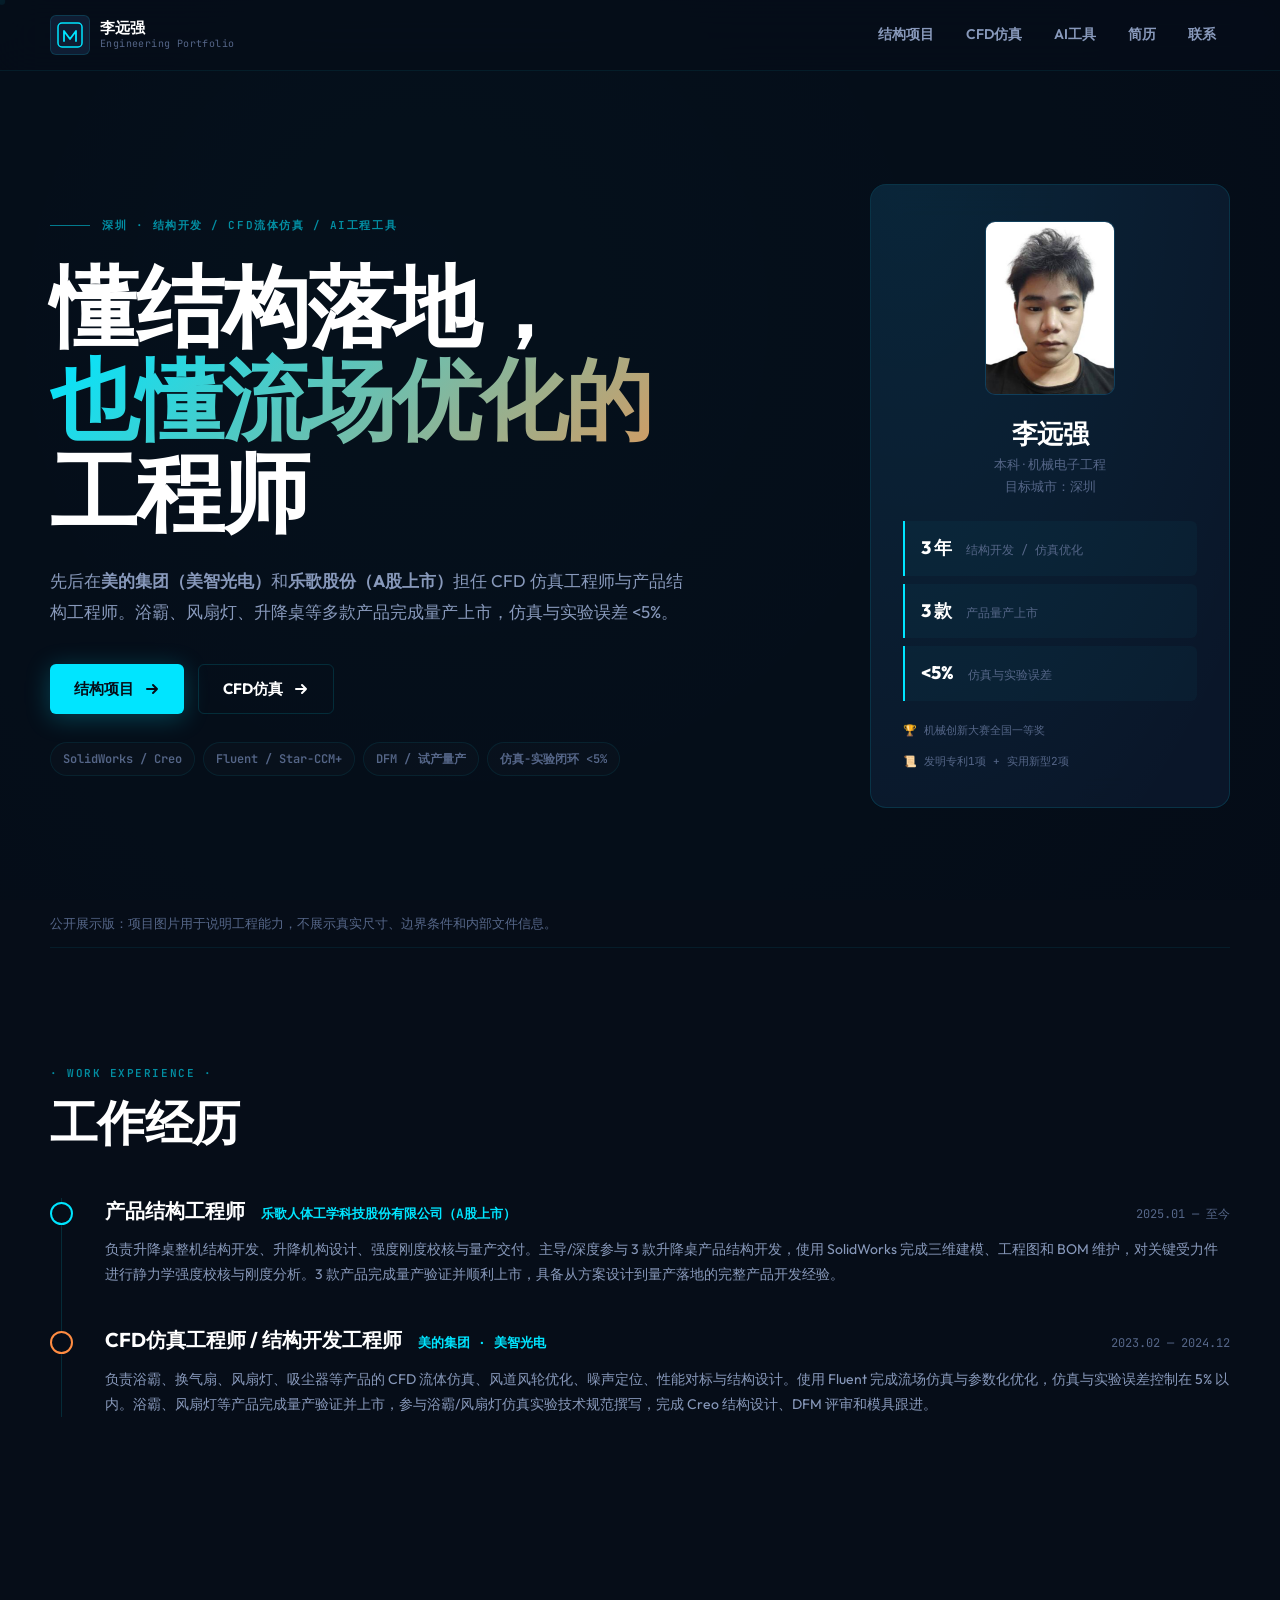
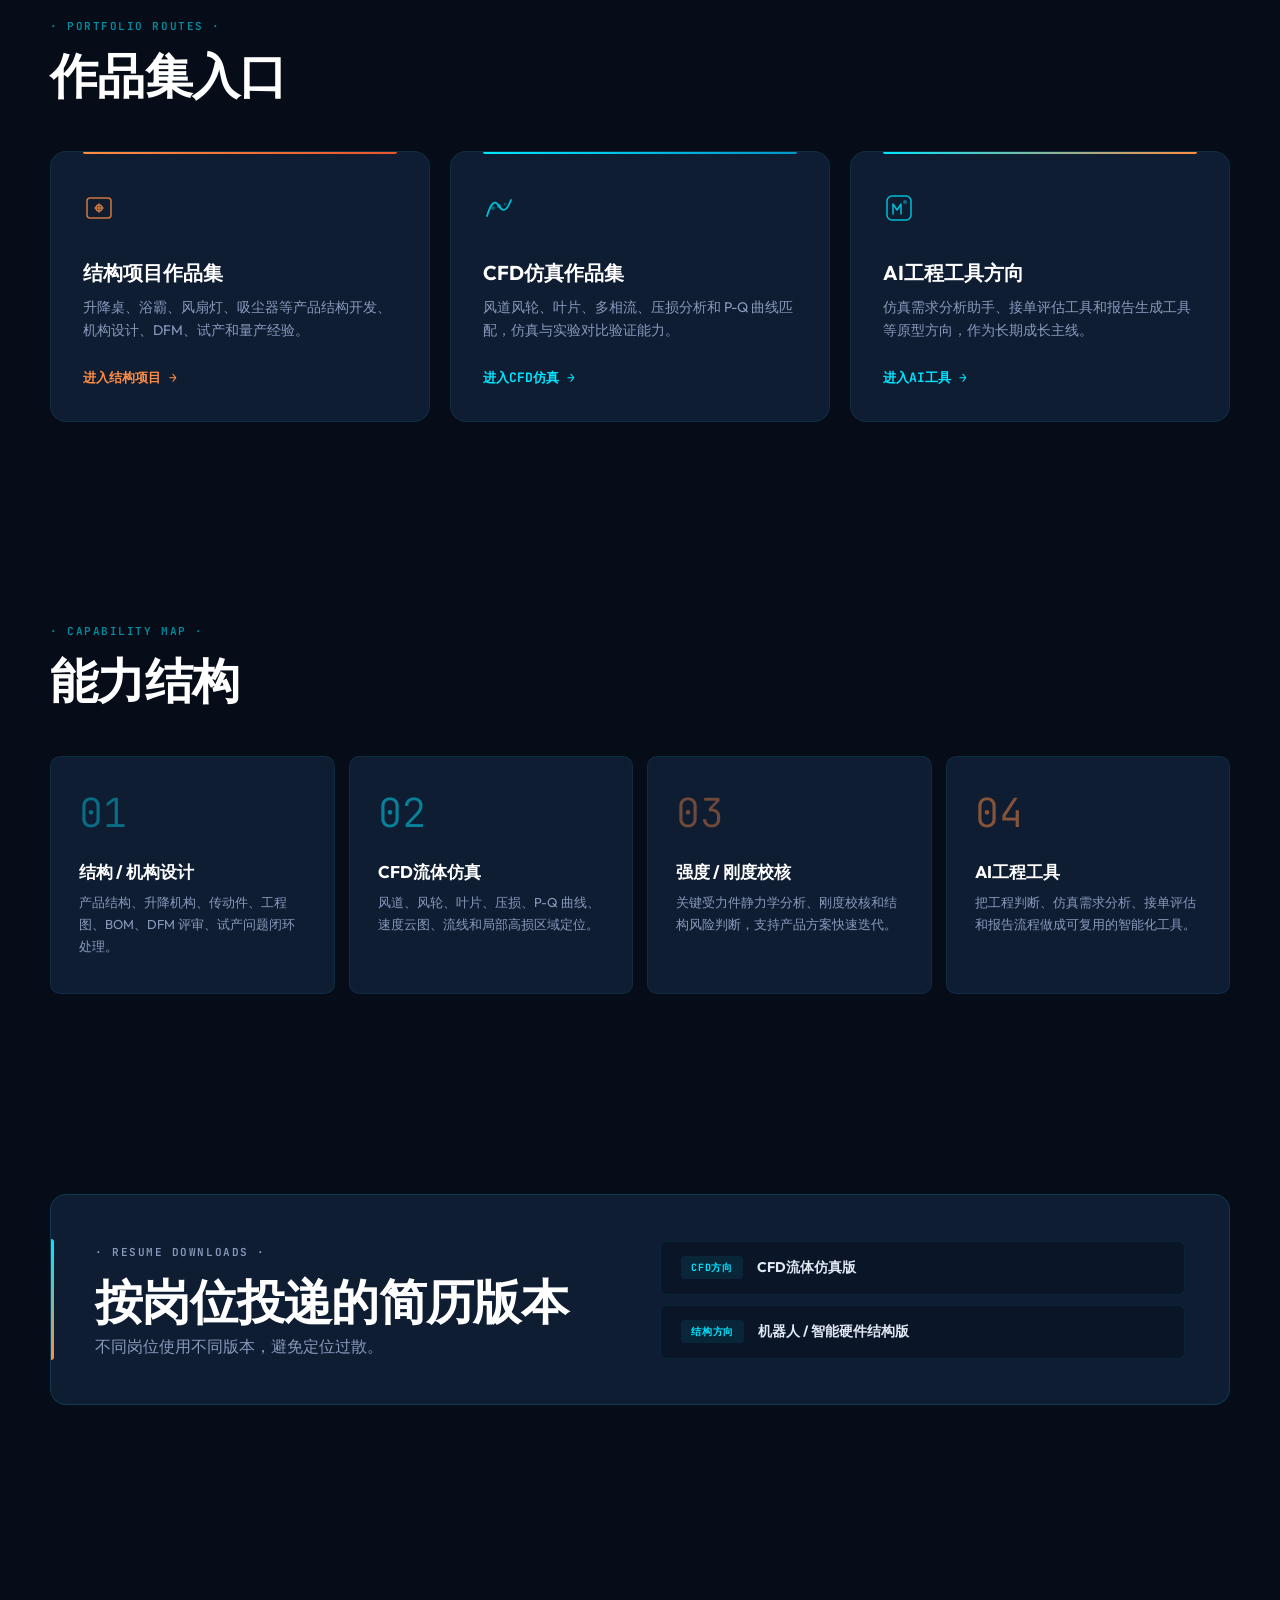
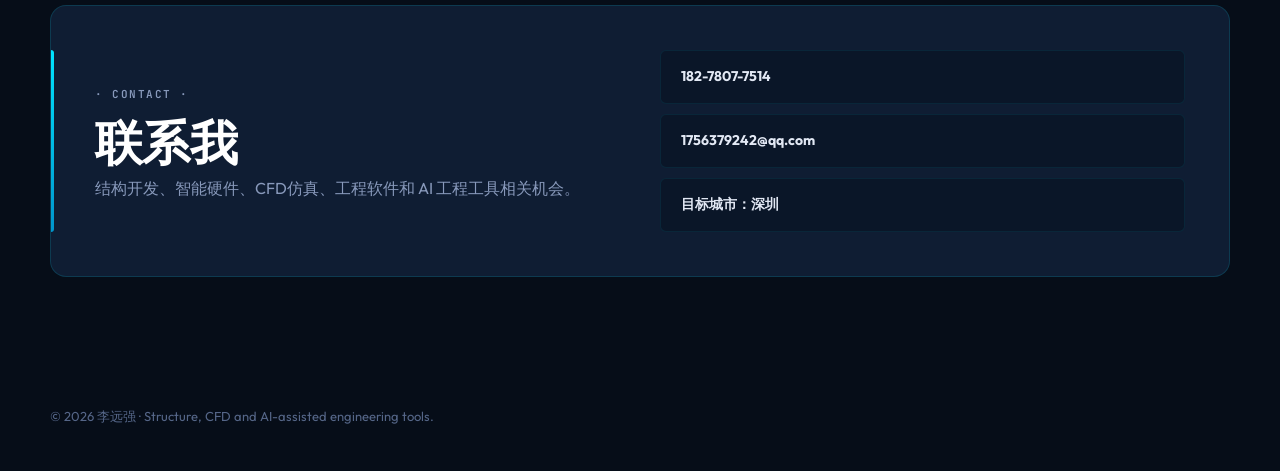
==== index.html @ 74367113 "修正：美的浴霸风扇灯也是量产的" ====
<!doctype html>
<html lang="zh-CN">
<head>
  <meta charset="utf-8">
  <meta name="viewport" content="width=device-width, initial-scale=1">
  <title>李远强｜结构开发 / CFD流体仿真 / AI增强型工程工具</title>
  <meta name="description" content="李远强个人作品集：结构开发、CFD流体仿真、产品性能优化与AI增强型工程工具。">
  <link rel="preconnect" href="https://fonts.googleapis.com">
  <link rel="preconnect" href="https://fonts.gstatic.com" crossorigin>
  <link href="https://fonts.googleapis.com/css2?family=Outfit:wght@300;400;600;700;800&family=JetBrains+Mono:wght@400;600;700&display=swap" rel="stylesheet">
  <link rel="stylesheet" href="styles.css">
</head>
<body>
  <canvas id="flow-bg" aria-hidden="true"></canvas>

  <a class="skip-link" href="#main">跳到主要内容</a>

  <header class="site-header">
    <nav class="nav shell" aria-label="主导航">
      <a class="brand" href="index.html">
        <span class="brand-mark">
          <svg width="28" height="28" viewBox="0 0 28 28" fill="none">
            <rect x="2" y="2" width="24" height="24" rx="4" stroke="currentColor" stroke-width="1.5"/>
            <path d="M8 20V10l6 8 6-8v10" stroke="currentColor" stroke-width="1.8" stroke-linecap="round" stroke-linejoin="round"/>
          </svg>
        </span>
        <span><strong>李远强</strong><small>Engineering Portfolio</small></span>
      </a>
      <button class="nav-toggle" type="button" aria-expanded="false" aria-controls="nav-links">
        <span></span><span></span>
        <span class="sr-only">导航</span>
      </button>
      <div class="nav-links" id="nav-links">
        <a href="projects/structure.html">结构项目</a>
        <a href="projects/cfd.html">CFD仿真</a>
        <a href="projects/ai-tools.html">AI工具</a>
        <a href="#resumes">简历</a>
        <a href="#contact">联系</a>
      </div>
    </nav>
  </header>

  <main id="main">
    <!-- Hero -->
    <section class="hero shell">
      <div class="hero-content">
        <div class="hero-eyebrow">
          <span class="eyebrow-line"></span>
          <p class="eyebrow">深圳 · 结构开发 / CFD流体仿真 / AI工程工具</p>
        </div>
        <h1>
          <span class="h1-line">懂结构落地，</span>
          <span class="h1-line h1-accent">也懂流场优化的</span>
          <span class="h1-line">工程师</span>
        </h1>
        <p class="hero-lead">先后在<strong>美的集团（美智光电）</strong>和<strong>乐歌股份（A股上市）</strong>担任 CFD 仿真工程师与产品结构工程师。浴霸、风扇灯、升降桌等多款产品完成量产上市，仿真与实验误差 &lt;5%。</p>
        <div class="hero-actions">
          <a class="btn btn-primary" href="projects/structure.html">
            <span>结构项目</span>
            <svg width="16" height="16" viewBox="0 0 16 16" fill="none"><path d="M3 8h10M9 4l4 4-4 4" stroke="currentColor" stroke-width="2" stroke-linecap="round" stroke-linejoin="round"/></svg>
          </a>
          <a class="btn btn-secondary" href="projects/cfd.html">
            <span>CFD仿真</span>
            <svg width="16" height="16" viewBox="0 0 16 16" fill="none"><path d="M3 8h10M9 4l4 4-4 4" stroke="currentColor" stroke-width="2" stroke-linecap="round" stroke-linejoin="round"/></svg>
          </a>
        </div>
        <div class="hero-tags">
          <span>SolidWorks / Creo</span>
          <span>Fluent / Star-CCM+</span>
          <span>DFM / 试产量产</span>
          <span>仿真-实验闭环 &lt;5%</span>
        </div>
      </div>

      <aside class="hero-card">
        <div class="hero-card-glow"></div>
        <div class="hero-card-inner">
          <div class="portrait-frame">
            <img class="portrait" src="assets/images/profile/li-yuanqiang-headshot.png" alt="李远强" width="140" height="187" loading="eager">
          </div>
          <div class="hero-card-info">
            <h2>李远强</h2>
            <p>本科 · 机械电子工程</p>
            <p>目标城市：深圳</p>
          </div>
          <dl class="hero-metrics">
            <div>
              <dt><span class="metric-num" data-target="3">0</span> 年</dt>
              <dd>结构开发 / 仿真优化</dd>
            </div>
            <div>
              <dt><span class="metric-num" data-target="3">0</span> 款</dt>
              <dd>产品量产上市</dd>
            </div>
            <div>
              <dt>&lt;<span class="metric-num" data-target="5">0</span>%</dt>
              <dd>仿真与实验误差</dd>
            </div>
          </dl>
          <div class="hero-awards">
            <span class="award-badge">🏆 机械创新大赛全国一等奖</span>
            <span class="award-badge">📜 发明专利1项 + 实用新型2项</span>
          </div>
        </div>
      </aside>
    </section>

    <!-- Notice -->
    <div class="shell">
      <p class="notice-line">公开展示版：项目图片用于说明工程能力，不展示真实尺寸、边界条件和内部文件信息。</p>
    </div>

    <!-- Work Experience -->
    <section class="section shell">
      <div class="section-heading reveal">
        <p class="eyebrow">· Work Experience ·</p>
        <h2>工作经历</h2>
      </div>
      <div class="work-timeline">
        <article class="timeline-item reveal">
          <div class="timeline-marker"></div>
          <div class="timeline-content">
            <div class="timeline-head">
              <h3>产品结构工程师</h3>
              <span class="timeline-company">乐歌人体工学科技股份有限公司（A股上市）</span>
              <span class="timeline-date">2025.01 — 至今</span>
            </div>
            <p>负责升降桌整机结构开发、升降机构设计、强度刚度校核与量产交付。主导/深度参与 3 款升降桌产品结构开发，使用 SolidWorks 完成三维建模、工程图和 BOM 维护，对关键受力件进行静力学强度校核与刚度分析。3 款产品完成量产验证并顺利上市，具备从方案设计到量产落地的完整产品开发经验。</p>
          </div>
        </article>
        <article class="timeline-item reveal">
          <div class="timeline-marker"></div>
          <div class="timeline-content">
            <div class="timeline-head">
              <h3>CFD仿真工程师 / 结构开发工程师</h3>
              <span class="timeline-company">美的集团 · 美智光电</span>
              <span class="timeline-date">2023.02 — 2024.12</span>
            </div>
            <p>负责浴霸、换气扇、风扇灯、吸尘器等产品的 CFD 流体仿真、风道风轮优化、噪声定位、性能对标与结构设计。使用 Fluent 完成流场仿真与参数化优化，仿真与实验误差控制在 5% 以内。浴霸、风扇灯等产品完成量产验证并上市，参与浴霸/风扇灯仿真实验技术规范撰写，完成 Creo 结构设计、DFM 评审和模具跟进。</p>
          </div>
        </article>
      </div>
    </section>

    <!-- Portfolio Routes -->
    <section class="section shell">
      <div class="section-heading reveal">
        <p class="eyebrow">· Portfolio Routes ·</p>
        <h2>作品集入口</h2>
      </div>

      <div class="route-grid">
        <a class="route-card card-structure reveal" href="projects/structure.html">
          <div class="card-accent"></div>
          <div class="card-icon">
            <svg width="32" height="32" viewBox="0 0 32 32" fill="none">
              <rect x="4" y="6" width="24" height="20" rx="3" stroke="currentColor" stroke-width="1.5"/>
              <path d="M12 16h8M16 12v8" stroke="currentColor" stroke-width="1.5" stroke-linecap="round"/>
              <circle cx="16" cy="16" r="3" stroke="currentColor" stroke-width="1.5"/>
            </svg>
          </div>
          <h3>结构项目作品集</h3>
          <p>升降桌、浴霸、风扇灯、吸尘器等产品结构开发、机构设计、DFM、试产和量产经验。</p>
          <span class="card-link">进入结构项目 →</span>
        </a>

        <a class="route-card card-cfd reveal" href="projects/cfd.html">
          <div class="card-accent"></div>
          <div class="card-icon">
            <svg width="32" height="32" viewBox="0 0 32 32" fill="none">
              <path d="M4 24 Q10 4 16 14 Q22 24 28 8" stroke="currentColor" stroke-width="1.8" stroke-linecap="round"/>
              <circle cx="10" cy="16" r="2" fill="currentColor" opacity="0.4"/>
              <circle cx="16" cy="14" r="2" fill="currentColor" opacity="0.6"/>
              <circle cx="22" cy="12" r="1.5" fill="currentColor" opacity="0.3"/>
            </svg>
          </div>
          <h3>CFD仿真作品集</h3>
          <p>风道风轮、叶片、多相流、压损分析和 P-Q 曲线匹配，仿真与实验对比验证能力。</p>
          <span class="card-link">进入CFD仿真 →</span>
        </a>

        <a class="route-card card-ai reveal" href="projects/ai-tools.html">
          <div class="card-accent"></div>
          <div class="card-icon">
            <svg width="32" height="32" viewBox="0 0 32 32" fill="none">
              <rect x="4" y="4" width="24" height="24" rx="5" stroke="currentColor" stroke-width="1.5"/>
              <path d="M10 22V12l4 6 4-6v10" stroke="currentColor" stroke-width="1.5" stroke-linecap="round" stroke-linejoin="round"/>
              <circle cx="22" cy="10" r="2" fill="currentColor" opacity="0.5"/>
            </svg>
          </div>
          <h3>AI工程工具方向</h3>
          <p>仿真需求分析助手、接单评估工具和报告生成工具等原型方向，作为长期成长主线。</p>
          <span class="card-link">进入AI工具 →</span>
        </a>
      </div>
    </section>

    <!-- Capability -->
    <section class="section shell">
      <div class="section-heading reveal">
        <p class="eyebrow">· Capability Map ·</p>
        <h2>能力结构</h2>
      </div>
      <div class="capability-grid">
        <article class="cap-card reveal">
          <span class="cap-num">01</span>
          <h3>结构 / 机构设计</h3>
          <p>产品结构、升降机构、传动件、工程图、BOM、DFM 评审、试产问题闭环处理。</p>
        </article>
        <article class="cap-card reveal">
          <span class="cap-num">02</span>
          <h3>CFD流体仿真</h3>
          <p>风道、风轮、叶片、压损、P-Q 曲线、速度云图、流线和局部高损区域定位。</p>
        </article>
        <article class="cap-card reveal">
          <span class="cap-num">03</span>
          <h3>强度 / 刚度校核</h3>
          <p>关键受力件静力学分析、刚度校核和结构风险判断，支持产品方案快速迭代。</p>
        </article>
        <article class="cap-card reveal">
          <span class="cap-num">04</span>
          <h3>AI工程工具</h3>
          <p>把工程判断、仿真需求分析、接单评估和报告流程做成可复用的智能化工具。</p>
        </article>
      </div>
    </section>

    <!-- Resume -->
    <section class="section shell" id="resumes">
      <div class="resume-panel reveal">
        <div class="resume-panel-accent"></div>
        <div>
          <p class="eyebrow">· Resume Downloads ·</p>
          <h2>按岗位投递的简历版本</h2>
          <p>不同岗位使用不同版本，避免定位过散。</p>
        </div>
        <div class="resume-links">
          <a href="assets/resumes/li-yuanqiang-cfd-resume.pdf" download>
            <span class="resume-tag">CFD方向</span>
            CFD流体仿真版
          </a>
          <a href="assets/resumes/li-yuanqiang-robotics-structure-resume.pdf" download>
            <span class="resume-tag">结构方向</span>
            机器人 / 智能硬件结构版
          </a>
        </div>
      </div>
    </section>

    <!-- Contact -->
    <section class="section shell" id="contact">
      <div class="contact-panel reveal">
        <div class="contact-panel-accent"></div>
        <div>
          <p class="eyebrow">· Contact ·</p>
          <h2>联系我</h2>
          <p>结构开发、智能硬件、CFD仿真、工程软件和 AI 工程工具相关机会。</p>
        </div>
        <address>
          <a href="tel:18278077514">182-7807-7514</a>
          <a href="mailto:1756379242@qq.com">1756379242@qq.com</a>
          <span>目标城市：深圳</span>
        </address>
      </div>
    </section>
  </main>

  <footer class="footer shell">
    <p>© 2026 李远强 · Structure, CFD and AI-assisted engineering tools.</p>
  </footer>

  <div class="lightbox" aria-hidden="true" role="dialog" aria-label="图片预览">
    <button class="lightbox-close" type="button" aria-label="关闭">×</button>
    <img src="" alt="">
    <p></p>
  </div>

  <script>
    /* ============================================================
       CFD Streamline Background Animation
       ============================================================ */
    (function() {
      const canvas = document.getElementById('flow-bg');
      if (!canvas) return;
      const ctx = canvas.getContext('2d');

      let w, h;
      const particles = [];
      const PARTICLE_COUNT = 80;
      const FLOW_ZONES = 4;

      function resize() {
        w = canvas.width = window.innerWidth;
        h = canvas.height = window.innerHeight;
      }
      resize();
      window.addEventListener('resize', resize);

      // Perlin-like noise for organic flow
      function noise(x, y, t) {
        const n = Math.sin(x * 0.008 + t) * Math.cos(y * 0.006 + t * 0.7) +
                  Math.sin((x + y) * 0.005 + t * 1.3) * Math.cos(x * 0.007 - t * 0.5) +
                  Math.cos(x * 0.004 - y * 0.009 + t * 0.9) * Math.sin(y * 0.005 + t * 1.1);
        return n / 2.5;
      }

      class Particle {
        constructor() {
          this.reset();
        }
        reset() {
          this.x = Math.random() * w;
          this.y = Math.random() * h;
          this.life = 0;
          this.maxLife = 150 + Math.random() * 350;
          this.size = 0.4 + Math.random() * 1.2;
          this.opacity = 0.08 + Math.random() * 0.2;
          this.trail = [];
          this.maxTrail = 30 + Math.floor(Math.random() * 50);
        }
        update(t) {
          const nx = noise(this.x, this.y, t);
          const ny = noise(this.x + 100, this.y + 100, t + 1.5);
          const angle = Math.atan2(ny, nx) + (Math.random() - 0.5) * 0.3;
          const speed = 0.4 + Math.abs(nx + ny) * 0.6;

          this.x += Math.cos(angle) * speed;
          this.y += Math.sin(angle) * speed;

          this.trail.push({ x: this.x, y: this.y, a: this.opacity });
          if (this.trail.length > this.maxTrail) this.trail.shift();

          this.life++;
          if (this.life > this.maxLife || this.x < -50 || this.x > w + 50 || this.y < -50 || this.y > h + 50) {
            this.reset();
            this.x = Math.random() * w;
            this.y = Math.random() * h;
          }
        }
        draw(ctx) {
          if (this.trail.length < 2) return;
          ctx.beginPath();
          ctx.moveTo(this.trail[0].x, this.trail[0].y);
          for (let i = 1; i < this.trail.length; i++) {
            ctx.lineTo(this.trail[i].x, this.trail[i].y);
          }
          ctx.strokeStyle = `rgba(0, 229, 255, ${this.opacity * 0.5})`;
          ctx.lineWidth = this.size;
          ctx.stroke();

          // Glow at head
          if (this.trail.length > 0) {
            const head = this.trail[this.trail.length - 1];
            ctx.beginPath();
            ctx.arc(head.x, head.y, this.size * 2, 0, Math.PI * 2);
            ctx.fillStyle = `rgba(0, 229, 255, ${this.opacity})`;
            ctx.fill();
          }
        }
      }

      for (let i = 0; i < PARTICLE_COUNT; i++) {
        particles.push(new Particle());
      }

      let tick = 0;
      function animate() {
        tick += 0.004;
        ctx.clearRect(0, 0, w, h);

        // Subtle radial vignette
        const grd = ctx.createRadialGradient(w * 0.3, h * 0.3, 0, w * 0.5, h * 0.5, Math.max(w, h));
        grd.addColorStop(0, 'rgba(0, 229, 255, 0.03)');
        grd.addColorStop(0.5, 'rgba(0, 229, 255, 0.01)');
        grd.addColorStop(1, 'rgba(6, 13, 24, 0)');
        ctx.fillStyle = grd;
        ctx.fillRect(0, 0, w, h);

        particles.forEach(p => {
          p.update(tick);
          p.draw(ctx);
        });

        requestAnimationFrame(animate);
      }
      animate();
    })();

    /* ============================================================
       Scroll Reveal + Nav + Lightbox + Metrics Counter
       ============================================================ */
    const navToggle = document.querySelector('.nav-toggle');
    const navLinksEl = document.getElementById('nav-links');

    navToggle?.addEventListener('click', () => {
      const open = navLinksEl.classList.toggle('open');
      navToggle.setAttribute('aria-expanded', String(open));
    });
    navLinksEl?.addEventListener('click', e => {
      if (e.target.matches('a')) {
        navLinksEl.classList.remove('open');
        navToggle?.setAttribute('aria-expanded', 'false');
      }
    });

    // Lightbox
    const lightbox = document.querySelector('.lightbox');
    const lbImg = lightbox?.querySelector('img');
    const lbCaption = lightbox?.querySelector('p');
    const lbClose = document.querySelector('.lightbox-close');

    document.querySelectorAll('[data-lightbox]').forEach(btn => {
      btn.addEventListener('click', () => {
        lbImg.src = btn.getAttribute('data-lightbox');
        lbImg.alt = btn.getAttribute('data-caption') || '';
        lbCaption.textContent = btn.getAttribute('data-caption') || '';
        lightbox.classList.add('open');
        lightbox.setAttribute('aria-hidden', 'false');
        document.body.style.overflow = 'hidden';
      });
    });
    function closeLB() {
      lightbox.classList.remove('open');
      lightbox.setAttribute('aria-hidden', 'true');
      lbImg.src = '';
      document.body.style.overflow = '';
    }
    lbClose?.addEventListener('click', closeLB);
    lightbox?.addEventListener('click', e => { if (e.target === lightbox) closeLB(); });
    document.addEventListener('keydown', e => { if (e.key === 'Escape') closeLB(); });

    // Scroll reveal
    const observer = new IntersectionObserver(entries => {
      entries.forEach(e => { if (e.isIntersecting) e.target.classList.add('visible'); });
    }, { threshold: 0.1, rootMargin: '0px 0px -30px 0px' });
    document.querySelectorAll('.reveal').forEach(el => observer.observe(el));

    // Counter animation
    const metricObserver = new IntersectionObserver(entries => {
      entries.forEach(entry => {
        if (!entry.isIntersecting) return;
        const nums = entry.target.querySelectorAll('.metric-num');
        nums.forEach(el => {
          const target = parseInt(el.dataset.target);
          const dur = 1200;
          const start = performance.now();
          function update(now) {
            const p = Math.min((now - start) / dur, 1);
            const eased = 1 - Math.pow(1 - p, 3);
            el.textContent = Math.round(eased * target);
            if (p < 1) requestAnimationFrame(update);
          }
          requestAnimationFrame(update);
        });
        metricObserver.unobserve(entry.target);
      });
    }, { threshold: 0.5 });
    document.querySelectorAll('.hero-metrics').forEach(el => metricObserver.observe(el));
  </script>
</body>
</html>
---- styles.css ----
/* ============================================================
   "Flow State" — CFD-Inspired Engineering Portfolio
   李远强 · 结构开发 / CFD仿真 / AI工程工具
   ============================================================ */

/* ---- Variables ---- */
:root {
  --bg: #060d18;
  --bg-elevated: #0a1628;
  --surface: #0f1d33;
  --surface-2: #142340;

  --border: rgba(0, 229, 255, 0.08);
  --border-visible: rgba(0, 229, 255, 0.14);
  --border-hover: rgba(0, 229, 255, 0.28);

  --cyan: #00e5ff;
  --cyan-dim: rgba(0, 229, 255, 0.6);
  --amber: #ff8c42;
  --amber-dim: rgba(255, 140, 66, 0.6);

  --text: #e2e8f4;
  --text-secondary: #8899bb;
  --text-muted: #556688;
  --text-white: #ffffff;

  --gradient-cyan: linear-gradient(135deg, #00e5ff 0%, #0095cc 100%);
  --gradient-amber: linear-gradient(135deg, #ff8c42 0%, #e8552d 100%);
  --gradient-mixed: linear-gradient(135deg, #00e5ff 0%, #ff8c42 100%);

  --glow-cyan: 0 0 40px rgba(0, 229, 255, 0.12);
  --glow-amber: 0 0 40px rgba(255, 140, 66, 0.10);

  --shell: 1180px;
  --radius: 10px;
  --radius-sm: 6px;
  --radius-lg: 16px;

  --font-display: "Outfit", "Microsoft YaHei", "PingFang SC", sans-serif;
  --font-mono: "JetBrains Mono", "Consolas", "Cascadia Code", monospace;

  --ease-out: cubic-bezier(0.16, 1, 0.3, 1);
  --ease-spring: cubic-bezier(0.34, 1.56, 0.64, 1);
}

/* ---- Reset ---- */
*, *::before, *::after { box-sizing: border-box; margin: 0; padding: 0; }

html { scroll-behavior: smooth; -webkit-font-smoothing: antialiased; }

body {
  background: var(--bg);
  color: var(--text);
  font-family: var(--font-display);
  font-size: 16px;
  line-height: 1.7;
  overflow-x: hidden;
}

#flow-bg {
  position: fixed; inset: 0; z-index: 0;
  pointer-events: none;
  opacity: 0.7;
}

img { display: block; max-width: 100%; }
a { color: inherit; text-decoration: none; }
button { font: inherit; cursor: pointer; background: none; border: none; color: inherit; }

/* ---- Utility ---- */
.shell { width: min(var(--shell), calc(100% - 48px)); margin: 0 auto; position: relative; z-index: 1; }
.sr-only { position: absolute; width: 1px; height: 1px; overflow: hidden; clip: rect(0,0,0,0); white-space: nowrap; border: 0; }
.skip-link { position: fixed; left: 16px; top: 12px; z-index: 1000; transform: translateY(-160%); padding: 10px 14px; border-radius: var(--radius-sm); background: var(--text-white); color: var(--bg); font-weight: 700; }
.skip-link:focus { transform: translateY(0); }

/* ---- Typography ---- */
.eyebrow {
  font-family: var(--font-mono);
  font-size: 11px; font-weight: 600; letter-spacing: 0.14em;
  text-transform: uppercase; color: var(--cyan-dim);
  margin-bottom: 16px;
}

h1, h2, h3 { color: var(--text-white); overflow-wrap: anywhere; }

h1 {
  font-size: clamp(48px, 8vw, 88px);
  line-height: 1.06; letter-spacing: -0.025em; font-weight: 800;
}
h2 { font-size: clamp(30px, 5vw, 48px); line-height: 1.15; letter-spacing: -0.015em; font-weight: 700; }
h3 { font-size: 22px; line-height: 1.28; font-weight: 700; }

/* ---- Navigation ---- */
.site-header {
  position: sticky; top: 0; z-index: 50;
  border-bottom: 1px solid var(--border);
  background: rgba(6, 13, 24, 0.85);
  backdrop-filter: blur(20px) saturate(150%);
}
.nav {
  min-height: 70px; display: flex; align-items: center;
  justify-content: space-between; gap: 24px;
}
.brand {
  display: flex; align-items: center; gap: 10px;
}
.brand-mark {
  display: grid; place-items: center;
  width: 40px; height: 40px;
  border: 1px solid var(--border-visible); border-radius: var(--radius-sm);
  background: var(--surface); color: var(--cyan);
  transition: all 0.3s var(--ease-out);
}
.brand:hover .brand-mark {
  border-color: var(--cyan); box-shadow: var(--glow-cyan);
}
.brand strong, .brand small { display: block; line-height: 1.25; }
.brand strong { font-size: 15px; color: var(--text-white); font-weight: 700; }
.brand small { font-size: 10px; color: var(--text-muted); letter-spacing: 0.04em; font-family: var(--font-mono); }

.nav-links { display: flex; align-items: center; gap: 4px; }
.nav-links a {
  min-height: 38px; display: inline-flex; align-items: center;
  padding: 0 14px; border-radius: var(--radius-sm);
  color: var(--text-secondary); font-size: 14px; font-weight: 600;
  transition: all 0.2s var(--ease-out);
}
.nav-links a:hover { color: var(--text-white); background: rgba(255,255,255,0.04); }
.nav-links a.active { color: var(--cyan); }

.nav-toggle { display: none; width: 44px; height: 44px; border: 1px solid var(--border-visible); border-radius: var(--radius-sm); background: var(--surface); position: relative; }
.nav-toggle span:not(.sr-only) { display: block; width: 18px; height: 1.5px; margin: 4px auto; background: var(--text); border-radius: 1px; transition: 0.2s var(--ease-out); }

/* ---- Hero ---- */
.hero {
  position: relative; z-index: 1;
  min-height: calc(100dvh - 70px);
  display: grid;
  grid-template-columns: minmax(0, 1fr) 360px;
  gap: 56px; align-items: center;
  padding: 80px 0 60px;
}

.hero-eyebrow { display: flex; align-items: center; gap: 12px; margin-bottom: 24px; }
.eyebrow-line { width: 40px; height: 1px; background: var(--cyan); opacity: 0.5; }
.hero-eyebrow .eyebrow { margin-bottom: 0; }

.h1-line { display: block; }
.h1-accent {
  background: linear-gradient(135deg, #00e5ff 0%, #ff8c42 100%);
  -webkit-background-clip: text; -webkit-text-fill-color: transparent;
  background-clip: text;
}

.hero-lead { max-width: 640px; margin-top: 28px; color: var(--text-secondary); font-size: 17px; line-height: 1.8; }

.hero-actions { display: flex; flex-wrap: wrap; gap: 14px; margin-top: 36px; }

/* Buttons */
.btn {
  min-height: 50px; display: inline-flex; align-items: center; gap: 10px;
  padding: 0 24px; border-radius: var(--radius-sm);
  font-weight: 700; font-size: 15px;
  transition: all 0.3s var(--ease-out);
  position: relative; overflow: hidden;
}
.btn-primary {
  color: var(--bg); background: var(--cyan); border: none;
  box-shadow: 0 4px 24px rgba(0, 229, 255, 0.25);
  font-weight: 700;
}
.btn-primary:hover { transform: translateY(-2px); box-shadow: 0 8px 36px rgba(0, 229, 255, 0.35); }
.btn-secondary {
  color: var(--text-white); background: transparent;
  border: 1px solid var(--border-visible);
}
.btn-secondary:hover { border-color: var(--cyan); background: rgba(0, 229, 255, 0.05); box-shadow: var(--glow-cyan); }

/* Tags */
.hero-tags { display: flex; flex-wrap: wrap; gap: 8px; margin-top: 28px; }
.hero-tags span {
  padding: 6px 12px; border: 1px solid var(--border);
  border-radius: 999px; color: var(--text-muted);
  font-size: 12px; font-weight: 600;
  font-family: var(--font-mono);
  background: rgba(255,255,255,0.015);
  transition: all 0.2s var(--ease-out);
}
.hero-tags span:hover { border-color: var(--cyan); color: var(--cyan); background: rgba(0,229,255,0.06); }

/* ---- Hero Card ---- */
.hero-card {
  position: relative;
  border-radius: var(--radius-lg);
  background: rgba(15, 29, 51, 0.65);
  backdrop-filter: blur(16px);
  border: 1px solid var(--border-visible);
  overflow: hidden;
}
.hero-card-glow {
  position: absolute; top: -50%; left: -50%; width: 200%; height: 200%;
  background: radial-gradient(ellipse at 30% 20%, rgba(0,229,255,0.08) 0%, transparent 60%);
  pointer-events: none;
}
.hero-card-inner {
  position: relative; z-index: 1;
  padding: 36px 32px 32px;
}
.portrait-frame {
  width: 130px; height: 174px; margin: 0 auto 24px;
  border: 1px solid var(--border-visible); border-radius: var(--radius);
  overflow: hidden;
  background: var(--surface-2);
}
.portrait { width: 100%; height: 100%; object-fit: cover; }
.hero-card-info { text-align: center; margin-bottom: 24px; }
.hero-card-info h2 { font-size: 26px; margin-bottom: 4px; }
.hero-card-info p { color: var(--text-muted); font-size: 13px; }

.hero-metrics { display: flex; flex-direction: column; gap: 8px; }
.hero-metrics div {
  display: flex; align-items: baseline; gap: 14px;
  padding: 12px 16px;
  border-left: 2px solid var(--cyan);
  background: rgba(0,229,255,0.03);
  border-radius: 0 var(--radius-sm) var(--radius-sm) 0;
}
.hero-metrics dt { font-size: 18px; font-weight: 800; color: var(--text-white); white-space: nowrap; }
.hero-metrics dd { color: var(--text-muted); font-size: 12px; font-family: var(--font-mono); }

/* ---- Hero Awards ---- */
.hero-awards {
  margin-top: 16px; display: flex; flex-direction: column; gap: 5px;
}
.award-badge {
  font-size: 11px; color: var(--text-muted);
  font-family: var(--font-mono);
  padding: 4px 0;
  display: flex; align-items: center; gap: 6px;
}

/* ---- Work Timeline ---- */
.work-timeline {
  display: flex; flex-direction: column;
  position: relative;
}
.work-timeline::before {
  content: ""; position: absolute; left: 11px; top: 0; bottom: 0;
  width: 1px; background: var(--border-visible);
}
.timeline-item {
  display: flex; gap: 32px; padding-bottom: 40px; position: relative;
}
.timeline-item:last-child { padding-bottom: 0; }
.timeline-marker {
  flex-shrink: 0; width: 23px; height: 23px;
  border-radius: 999px;
  border: 2px solid var(--cyan); background: var(--bg);
  position: relative; z-index: 1;
  margin-top: 4px;
}
.timeline-item:last-child .timeline-marker {
  border-color: var(--amber);
}
.timeline-content { flex: 1; min-width: 0; }
.timeline-head {
  display: flex; flex-wrap: wrap; align-items: baseline; gap: 16px;
  margin-bottom: 12px;
}
.timeline-head h3 { font-size: 20px; color: var(--text-white); }
.timeline-company {
  font-size: 13px; color: var(--cyan); font-weight: 600;
  font-family: var(--font-mono);
}
.timeline-date {
  font-size: 12px; color: var(--text-muted);
  font-family: var(--font-mono);
  margin-left: auto;
}
.timeline-content p {
  color: var(--text-secondary); font-size: 14px; line-height: 1.8;
}

/* ---- Notice ---- */
.notice-line {
  color: var(--text-muted); font-size: 13px;
  padding: 12px 0; margin-bottom: 16px;
  border-bottom: 1px solid var(--border);
  font-family: var(--font-mono);
}

/* ---- Sections ---- */
.section { padding: 100px 0; }
.section-heading { max-width: 700px; margin-bottom: 48px; }
.section-heading .eyebrow { margin-bottom: 12px; }

/* ---- Route Cards ---- */
.route-grid {
  display: grid;
  grid-template-columns: repeat(3, minmax(0, 1fr));
  gap: 20px;
}

.route-card {
  position: relative;
  padding: 40px 32px 32px;
  border: 1px solid var(--border);
  border-radius: var(--radius-lg);
  background: var(--surface);
  transition: all 0.4s var(--ease-out);
  overflow: hidden;
  display: flex; flex-direction: column;
}
.card-accent {
  position: absolute; top: 0; left: 32px; right: 32px; height: 2px;
  border-radius: 0 0 2px 2px;
  transition: all 0.4s var(--ease-out);
}
.card-structure .card-accent { background: var(--gradient-amber); }
.card-cfd .card-accent { background: var(--gradient-cyan); }
.card-ai .card-accent { background: var(--gradient-mixed); }

.route-card:hover { transform: translateY(-4px); border-color: var(--border-hover); box-shadow: 0 16px 48px rgba(0,0,0,0.4); }
.card-structure:hover { box-shadow: 0 16px 48px rgba(0,0,0,0.4), var(--glow-amber); }
.card-cfd:hover { box-shadow: 0 16px 48px rgba(0,0,0,0.4), var(--glow-cyan); }
.card-ai:hover { box-shadow: 0 16px 48px rgba(0,0,0,0.4), 0 0 40px rgba(0,229,255,0.08), 0 0 40px rgba(255,140,66,0.06); }

.card-icon { color: var(--cyan); margin-bottom: 28px; opacity: 0.8; transition: all 0.3s var(--ease-out); }
.card-structure .card-icon { color: var(--amber); }
.route-card:hover .card-icon { opacity: 1; transform: scale(1.05); }

.route-card h3 { margin-bottom: 10px; font-size: 20px; }
.route-card p { color: var(--text-secondary); font-size: 14px; line-height: 1.7; flex: 1; }

.card-link {
  display: inline-block; margin-top: 24px;
  font-size: 13px; font-weight: 700; color: var(--cyan);
  transition: transform 0.3s var(--ease-out);
  font-family: var(--font-mono);
}
.card-structure .card-link { color: var(--amber); }
.route-card:hover .card-link { transform: translateX(4px); }

/* ---- Capability ---- */
.capability-grid {
  display: grid;
  grid-template-columns: repeat(4, minmax(0, 1fr));
  gap: 14px;
}
.cap-card {
  padding: 36px 28px;
  border: 1px solid var(--border);
  border-radius: var(--radius);
  background: var(--surface);
  transition: all 0.25s var(--ease-out);
  position: relative;
}
.cap-card:hover { border-color: var(--border-hover); background: var(--surface-2); }
.cap-num {
  display: block; margin-bottom: 28px;
  font-family: var(--font-mono); font-size: 40px; font-weight: 300;
  color: var(--cyan); opacity: 0.4; line-height: 1;
}
.cap-card:nth-child(2) .cap-num { color: var(--cyan); opacity: 0.5; }
.cap-card:nth-child(3) .cap-num { color: var(--amber); opacity: 0.4; }
.cap-card:nth-child(4) .cap-num { color: var(--amber); opacity: 0.5; }
.cap-card h3 { font-size: 17px; margin-bottom: 8px; }
.cap-card p { color: var(--text-secondary); font-size: 13px; line-height: 1.7; }

/* ---- Resume ---- */
.resume-panel {
  display: grid; grid-template-columns: 1fr 1fr;
  gap: 40px; align-items: center;
  padding: 44px; border-radius: var(--radius-lg);
  background: var(--surface); border: 1px solid var(--border-visible);
  position: relative; overflow: hidden;
}
.resume-panel-accent {
  position: absolute; left: 0; top: 44px; bottom: 44px; width: 3px;
  border-radius: 0 3px 3px 0;
  background: var(--gradient-mixed);
}
.resume-panel .eyebrow { margin-bottom: 12px; }
.resume-panel p { color: var(--text-secondary); margin-top: 4px; }
.resume-links { display: flex; flex-direction: column; gap: 10px; }
.resume-links a {
  min-height: 54px; display: flex; align-items: center; gap: 14px;
  padding: 0 20px; border: 1px solid var(--border);
  border-radius: var(--radius-sm); background: var(--bg-elevated);
  font-weight: 700; font-size: 14px;
  transition: all 0.25s var(--ease-out);
}
.resume-tag {
  font-size: 10px; font-weight: 700; letter-spacing: 0.08em;
  padding: 3px 10px; border-radius: 4px;
  color: var(--cyan); background: rgba(0,229,255,0.08);
  font-family: var(--font-mono); white-space: nowrap;
}
.resume-links a:hover {
  border-color: var(--cyan);
  background: rgba(0,229,255,0.04);
  box-shadow: var(--glow-cyan);
}

/* ---- Contact ---- */
.contact-panel {
  display: grid; grid-template-columns: 1fr 1fr;
  gap: 40px; align-items: center;
  padding: 44px; border-radius: var(--radius-lg);
  background: var(--surface); border: 1px solid var(--border-visible);
  position: relative; overflow: hidden;
}
.contact-panel-accent {
  position: absolute; left: 0; top: 44px; bottom: 44px; width: 3px;
  border-radius: 0 3px 3px 0;
  background: var(--gradient-cyan);
}
.contact-panel .eyebrow { margin-bottom: 12px; }
.contact-panel p { color: var(--text-secondary); margin-top: 4px; }
.contact-panel address { display: flex; flex-direction: column; gap: 10px; font-style: normal; }
.contact-panel a, .contact-panel address span {
  min-height: 54px; display: flex; align-items: center;
  padding: 0 20px; border: 1px solid var(--border);
  border-radius: var(--radius-sm); background: var(--bg-elevated);
  font-weight: 700; font-size: 14px;
  transition: all 0.25s var(--ease-out);
}
.contact-panel a:hover {
  border-color: var(--cyan); box-shadow: var(--glow-cyan);
  background: rgba(0,229,255,0.04);
}

/* ---- Footer ---- */
.footer { padding: 28px 0 44px; color: var(--text-muted); font-size: 13px; }

/* ============================================================
   PROJECT PAGES
   ============================================================ */
.case-hero { padding: 90px 0 50px; }
.case-hero h1 { max-width: 920px; }
.case-hero > p:not(.eyebrow) { max-width: 780px; color: var(--text-secondary); font-size: 18px; margin-top: 16px; }
.case-hero .hero-tags, .case-hero .tag-row { margin-top: 24px; }
.tag-row { display: flex; flex-wrap: wrap; gap: 8px; }
.tag-row span {
  padding: 6px 12px; border: 1px solid var(--border);
  border-radius: 999px; color: var(--text-muted);
  font-size: 12px; font-weight: 600; font-family: var(--font-mono);
}

.case-grid { display: grid; gap: 28px; }
.case-block {
  display: grid;
  grid-template-columns: 0.9fr 1.1fr; gap: 28px; align-items: stretch;
  padding: 32px; border: 1px solid var(--border);
  border-radius: var(--radius-lg); background: var(--surface);
  transition: all 0.3s var(--ease-out);
  position: relative; overflow: hidden;
}
.case-block:hover { border-color: var(--border-hover); box-shadow: 0 8px 32px rgba(0,0,0,0.3); }
.case-block.reverse .case-copy { order: 2; }
.case-copy { display: flex; flex-direction: column; justify-content: flex-start; padding: 8px; }
.case-copy p + p { margin-top: 14px; }

.project-kicker {
  color: var(--cyan) !important; font-size: 11px !important;
  font-weight: 700; letter-spacing: 0.08em; text-transform: uppercase;
  font-family: var(--font-mono); margin-bottom: 12px !important;
}
.case-copy h2 { margin-bottom: 12px; }
.case-copy > p:not(.project-kicker) { color: var(--text-secondary); line-height: 1.75; }
.case-copy ul, .process-panel ol { margin: 20px 0 0; padding-left: 0; list-style: none; }
.case-copy li, .process-panel li {
  position: relative; padding-left: 18px; color: var(--text-secondary); line-height: 1.7;
}
.case-copy li::before, .process-panel li::before {
  content: ""; position: absolute; left: 0; top: 9px;
  width: 5px; height: 5px; border-radius: 50%;
  background: var(--cyan); opacity: 0.5;
}
.case-copy li + li, .process-panel li + li { margin-top: 10px; }

/* Gallery */
.gallery { display: grid; grid-template-columns: repeat(2, minmax(0, 1fr)); gap: 10px; }
.gallery.gallery-row { display: flex; flex-direction: row; }
.gallery.gallery-row .gallery-item { flex: 1; min-width: 0; }
.gallery-item {
  position: relative; min-height: 170px; overflow: hidden;
  border: 1px solid var(--border); border-radius: var(--radius);
  background: var(--bg-elevated); cursor: zoom-in;
  transition: all 0.25s var(--ease-out);
}
.gallery-item:hover { border-color: var(--border-hover); box-shadow: 0 4px 16px rgba(0,0,0,0.3); }
.gallery-item.wide { grid-row: span 2; }
.gallery-item img {
  width: 100%; height: 100%; object-fit: contain; padding: 10px;
  transition: transform 0.4s var(--ease-out), filter 0.4s var(--ease-out);
}
.gallery-item:hover img { transform: scale(1.04); filter: brightness(1.08) contrast(1.03); }

/* Tool Grid */
.tool-grid { display: grid; grid-template-columns: repeat(3, minmax(0, 1fr)); gap: 18px; }
.tool-card {
  padding: 36px 30px; border: 1px solid var(--border);
  border-radius: var(--radius-lg); background: var(--surface);
  transition: all 0.3s var(--ease-out);
  position: relative; overflow: hidden;
}
.tool-card::after {
  content: ""; position: absolute; left: 30px; right: 30px; bottom: 0; height: 2px;
  border-radius: 2px 2px 0 0;
  background: var(--border); transition: all 0.3s var(--ease-out);
}
.tool-card.active::after { background: var(--gradient-cyan); }
.tool-card:hover { border-color: var(--border-hover); box-shadow: 0 8px 32px rgba(0,0,0,0.3); }
.tool-card span:first-child {
  display: inline-block; margin-bottom: 28px;
  color: var(--cyan); font-size: 11px; font-weight: 700;
  letter-spacing: 0.08em; font-family: var(--font-mono);
}
.tool-card h3 { font-size: 19px; margin-bottom: 10px; }
.tool-card p { color: var(--text-secondary); font-size: 14px; line-height: 1.75; }
.tool-card p + p { margin-top: 10px; }

/* Process panel */
.process-panel {
  max-width: 880px; padding: 40px;
  border: 1px solid var(--border-visible); border-radius: var(--radius-lg);
  background: var(--surface);
  position: relative;
}
.process-panel::before {
  content: ""; position: absolute; left: 40px; top: 0;
  width: 50px; height: 2px; border-radius: 0 0 2px 2px;
  background: var(--gradient-cyan);
}
.process-panel p { color: var(--text-secondary); line-height: 1.75; }

.compact-section { padding-top: 20px; }

/* ---- Lightbox ---- */
.lightbox {
  position: fixed; inset: 0; z-index: 100; display: none;
  grid-template-rows: 1fr auto; place-items: center;
  padding: 40px;
  background: rgba(4, 8, 18, 0.95);
  backdrop-filter: blur(12px);
}
.lightbox.open { display: grid; }
.lightbox img { max-width: min(1100px, 90vw); max-height: 78dvh; object-fit: contain; border-radius: var(--radius); background: var(--surface); }
.lightbox p { max-width: 860px; margin-top: 14px; color: var(--text-secondary); text-align: center; }
.lightbox-close {
  position: fixed; top: 20px; right: 20px; z-index: 101;
  width: 44px; height: 44px; display: grid; place-items: center;
  border: 1px solid var(--border-visible); border-radius: 999px;
  background: rgba(255,255,255,0.04); color: var(--text-white);
  font-size: 24px; transition: all 0.25s var(--ease-out);
}
.lightbox-close:hover { background: rgba(255,255,255,0.12); }

/* ---- Scroll Reveal ---- */
.reveal {
  opacity: 0; transform: translateY(24px);
  transition: opacity 0.7s var(--ease-out), transform 0.7s var(--ease-out);
}
.reveal.visible { opacity: 1; transform: translateY(0); }

/* ---- Responsive ---- */
@media (max-width: 1080px) { .hero { gap: 36px; } }
@media (max-width: 980px) {
  .hero, .case-block, .resume-panel, .contact-panel { grid-template-columns: 1fr; }
  .hero-card { max-width: 400px; }
  .route-grid, .capability-grid, .tool-grid { grid-template-columns: repeat(2, minmax(0, 1fr)); }
  .case-block.reverse .case-copy { order: 0; }
}
@media (max-width: 720px) {
  .shell { width: min(100% - 28px, var(--shell)); }
  .nav { min-height: 60px; }
  .nav-toggle { display: block; }
  .nav-links {
    position: absolute; top: 60px; left: 14px; right: 14px;
    display: none; flex-direction: column; align-items: stretch;
    padding: 12px; border: 1px solid var(--border-visible);
    border-radius: var(--radius); background: rgba(15, 29, 51, 0.97);
    backdrop-filter: blur(20px);
  }
  .nav-links.open { display: flex; }
  h1 { font-size: 38px; }
  h2 { font-size: 28px; }
  .hero { min-height: auto; padding: 48px 0 32px; }
  .route-grid, .capability-grid, .tool-grid, .gallery { grid-template-columns: 1fr; }
  .resume-panel, .contact-panel { padding: 28px; }
  .section { padding: 64px 0; }
  .case-block { padding: 20px; }
  .footer { padding: 24px 0 36px; }
  .timeline-head { flex-direction: column; gap: 4px; }
  .timeline-date { margin-left: 0; }
  .timeline-item { gap: 20px; }
}
@media (max-width: 480px) {
  .hero-actions { flex-direction: column; }
  .btn { width: 100%; justify-content: center; }
}
@media (prefers-reduced-motion: reduce) {
  *, *::before, *::after { scroll-behavior: auto !important; transition: none !important; animation: none !important; }
}
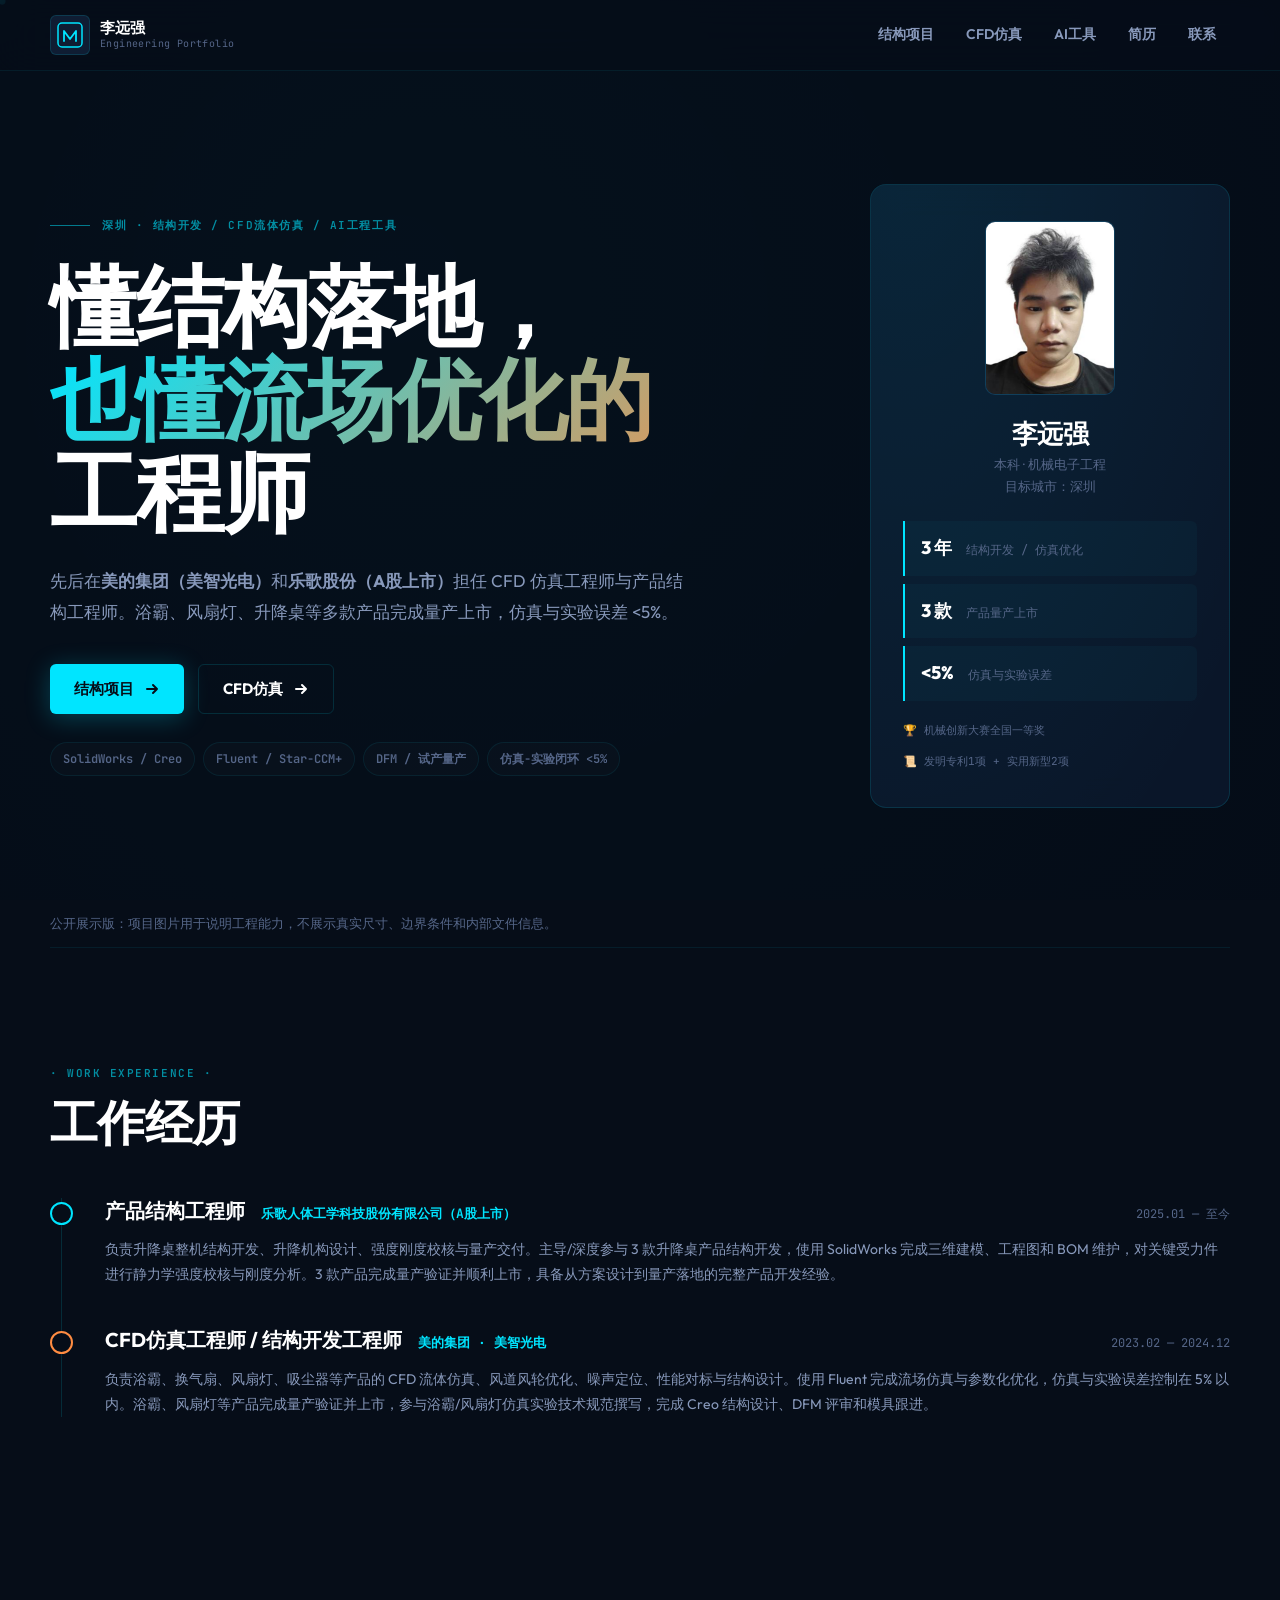
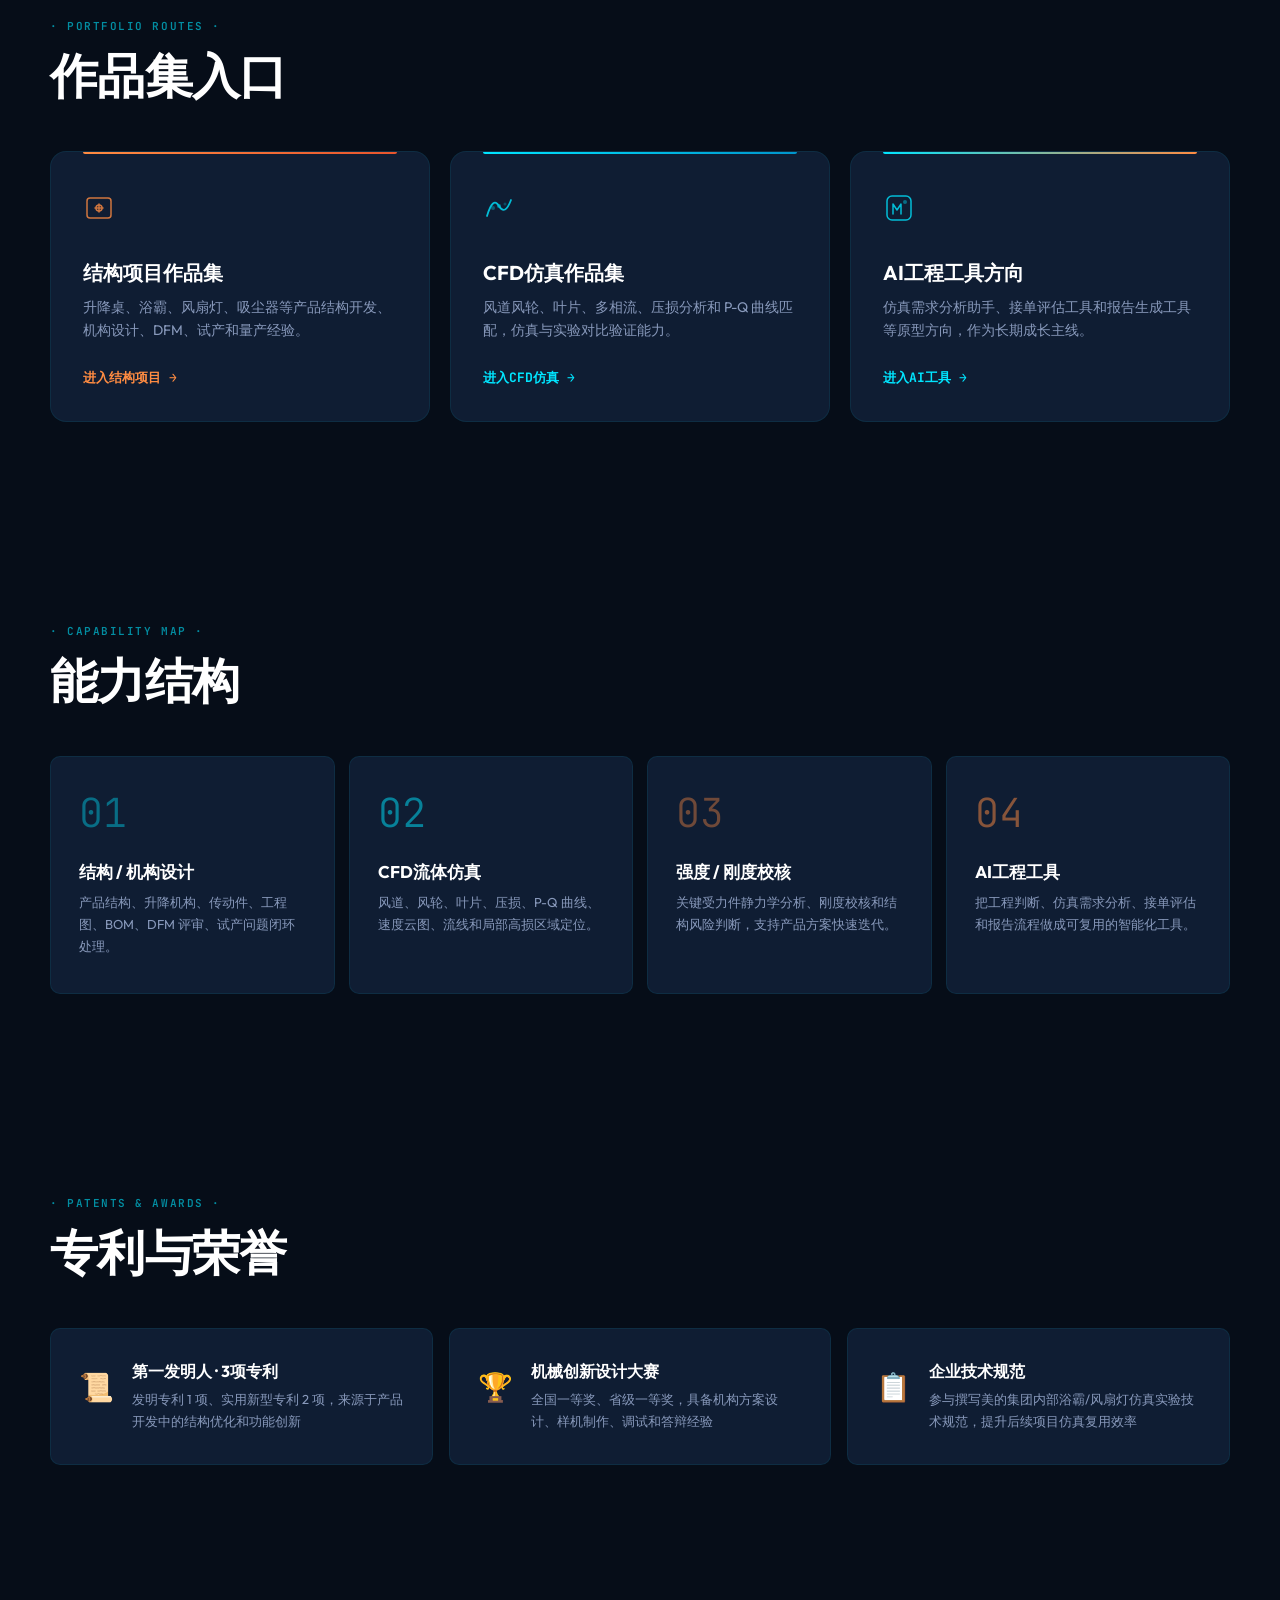
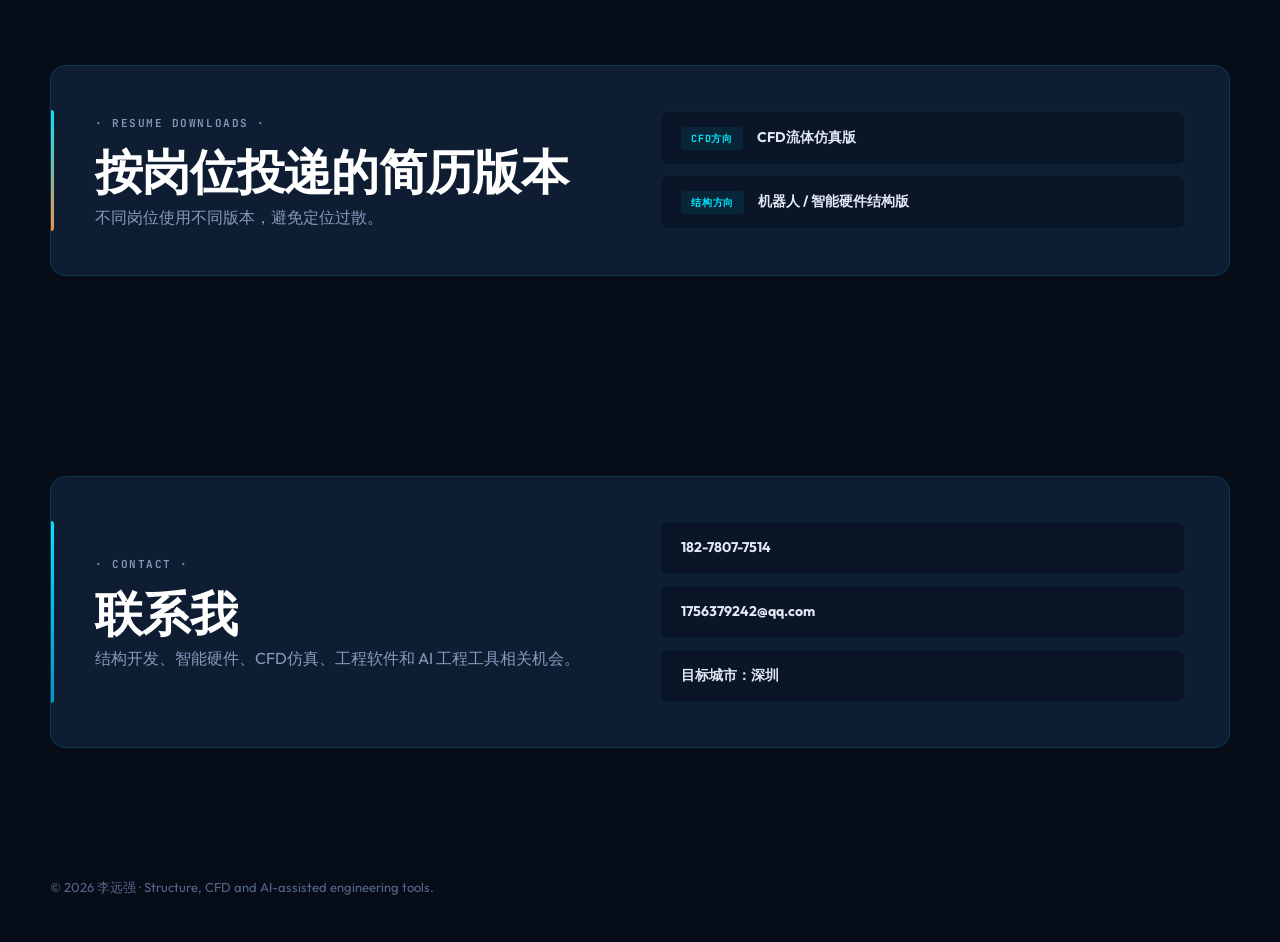
==== commit dd70b969: "新增专利与荣誉板块：3项专利 + 全国一等奖 + 企业技术规范" ====
--- a/index.html
+++ b/index.html
@@ -222,6 +222,37 @@
           <h3>AI工程工具</h3>
           <p>把工程判断、仿真需求分析、接单评估和报告流程做成可复用的智能化工具。</p>
         </article>
+      </div>
+    </section>
+
+    <!-- Patents & Awards -->
+    <section class="section shell">
+      <div class="section-heading reveal">
+        <p class="eyebrow">· Patents &amp; Awards ·</p>
+        <h2>专利与荣誉</h2>
+      </div>
+      <div class="awards-grid">
+        <div class="award-card reveal">
+          <span class="award-icon">📜</span>
+          <div>
+            <h3>第一发明人 · 3项专利</h3>
+            <p>发明专利 1 项、实用新型专利 2 项，来源于产品开发中的结构优化和功能创新</p>
+          </div>
+        </div>
+        <div class="award-card reveal">
+          <span class="award-icon">🏆</span>
+          <div>
+            <h3>机械创新设计大赛</h3>
+            <p>全国一等奖、省级一等奖，具备机构方案设计、样机制作、调试和答辩经验</p>
+          </div>
+        </div>
+        <div class="award-card reveal">
+          <span class="award-icon">📋</span>
+          <div>
+            <h3>企业技术规范</h3>
+            <p>参与撰写美的集团内部浴霸/风扇灯仿真实验技术规范，提升后续项目仿真复用效率</p>
+          </div>
+        </div>
       </div>
     </section>
 
--- a/styles.css
+++ b/styles.css
@@ -366,6 +366,21 @@
 .cap-card:nth-child(4) .cap-num { color: var(--amber); opacity: 0.5; }
 .cap-card h3 { font-size: 17px; margin-bottom: 8px; }
 .cap-card p { color: var(--text-secondary); font-size: 13px; line-height: 1.7; }
+
+/* ---- Awards ---- */
+.awards-grid {
+  display: grid; grid-template-columns: repeat(3, minmax(0, 1fr)); gap: 16px;
+}
+.award-card {
+  display: flex; gap: 18px; align-items: flex-start;
+  padding: 32px 28px; border: 1px solid var(--border);
+  border-radius: var(--radius); background: var(--surface);
+  transition: all 0.25s var(--ease-out);
+}
+.award-card:hover { border-color: var(--border-hover); background: var(--surface-2); }
+.award-icon { font-size: 28px; flex-shrink: 0; margin-top: 2px; }
+.award-card h3 { font-size: 16px; margin-bottom: 6px; }
+.award-card p { color: var(--text-secondary); font-size: 13px; line-height: 1.7; }
 
 /* ---- Resume ---- */
 .resume-panel {
@@ -595,6 +610,7 @@
   .timeline-head { flex-direction: column; gap: 4px; }
   .timeline-date { margin-left: 0; }
   .timeline-item { gap: 20px; }
+  .awards-grid { grid-template-columns: 1fr; }
 }
 @media (max-width: 480px) {
   .hero-actions { flex-direction: column; }
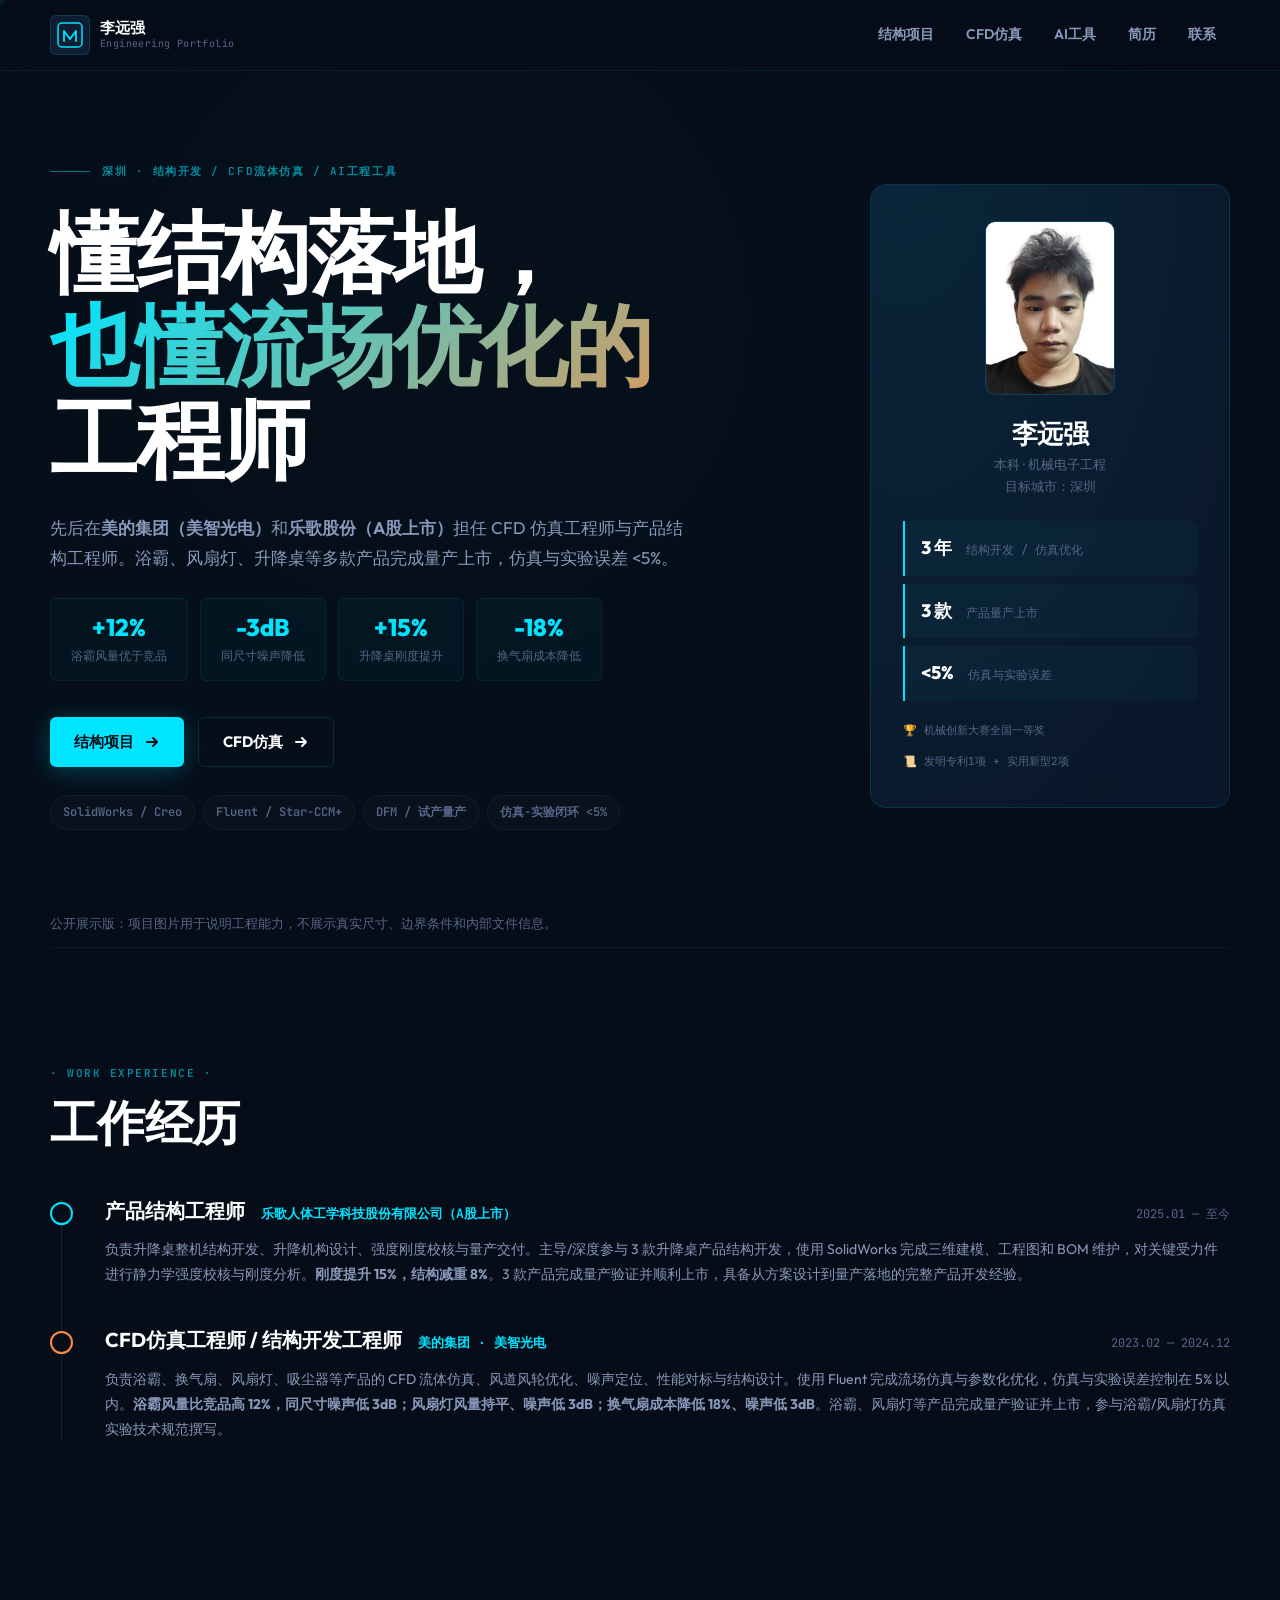
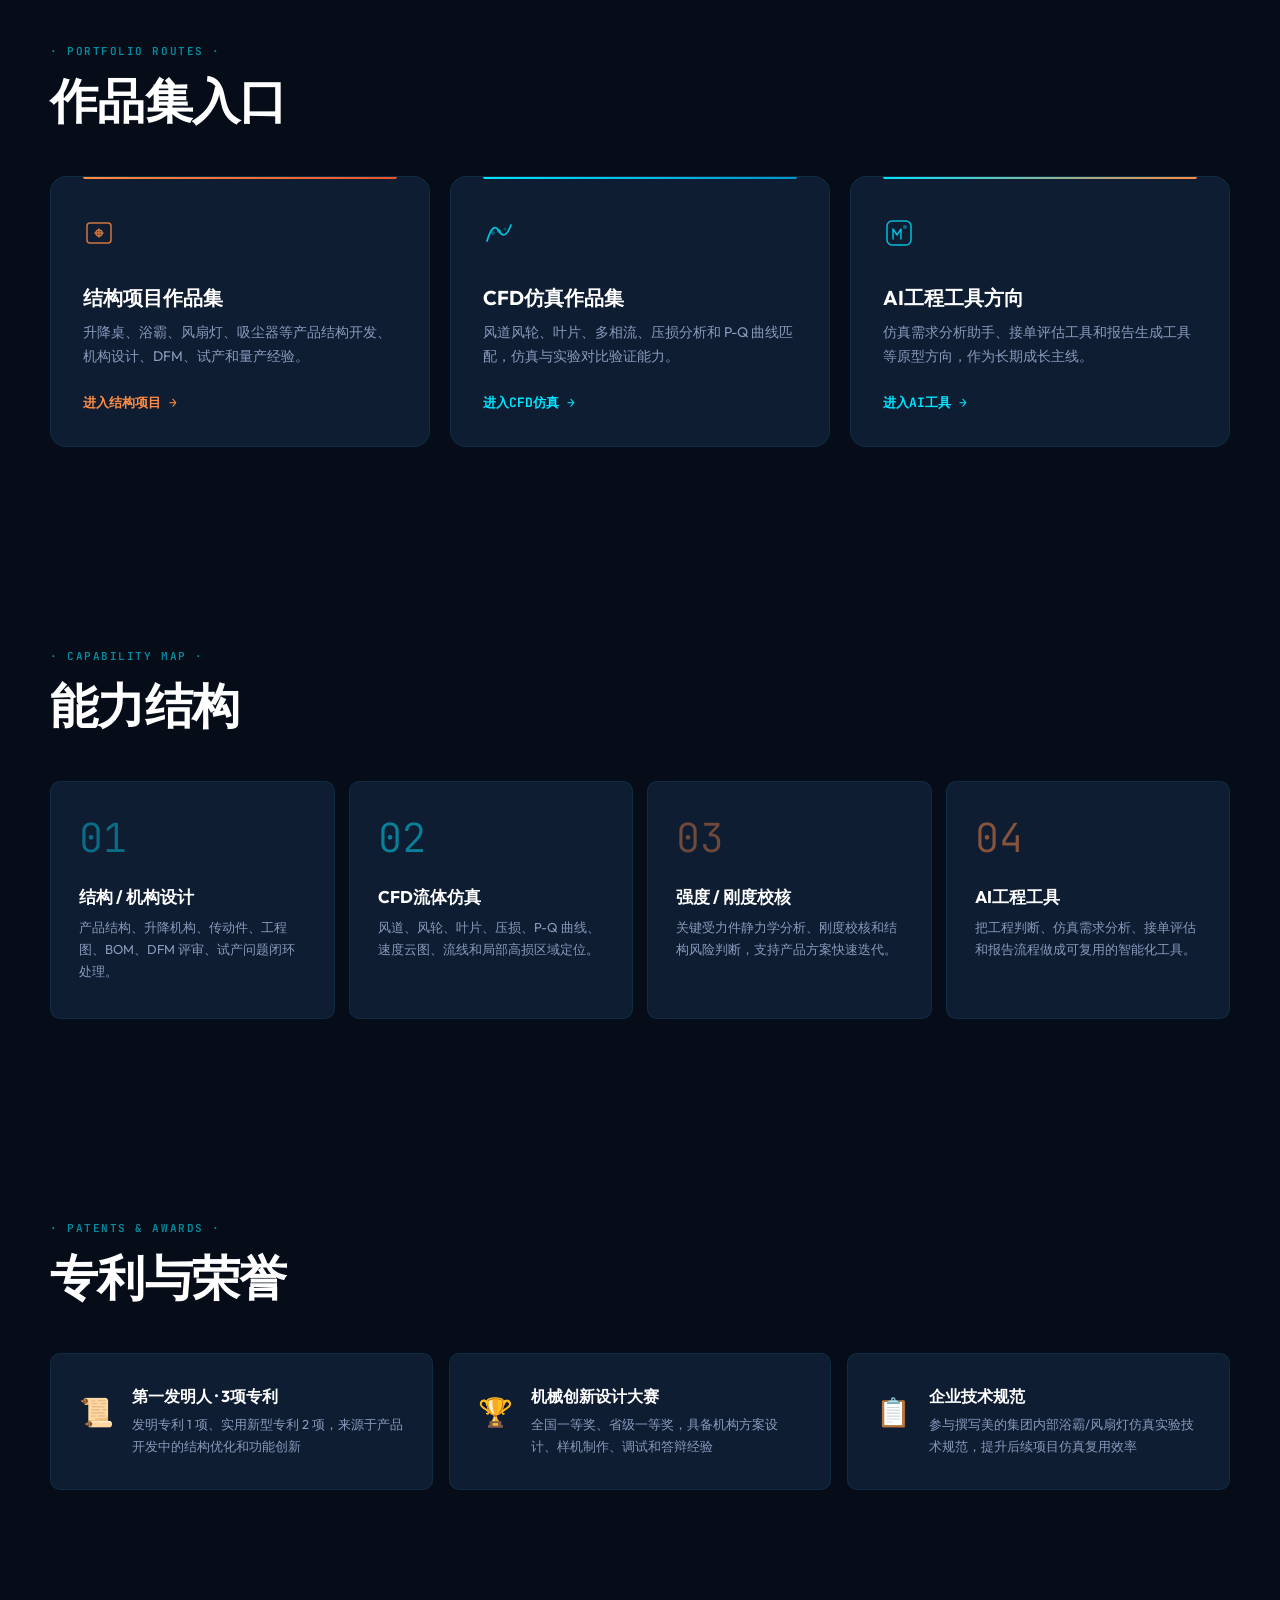
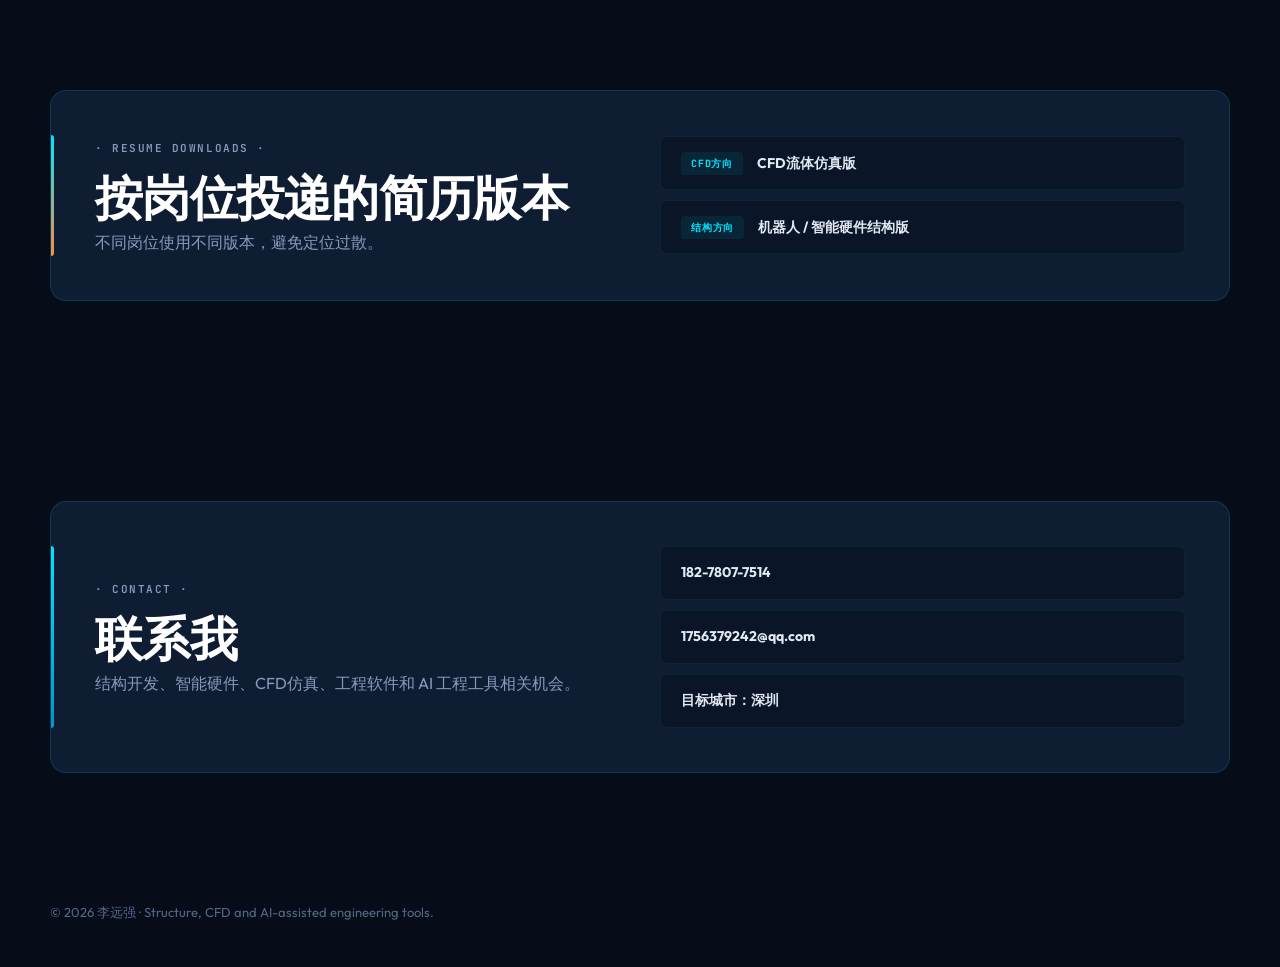
==== commit db31b8dc: "补量化数据：刚度+15%、风量+12%、噪声-3dB、成本-18%" ====
--- a/index.html
+++ b/index.html
@@ -54,6 +54,24 @@
           <span class="h1-line">工程师</span>
         </h1>
         <p class="hero-lead">先后在<strong>美的集团（美智光电）</strong>和<strong>乐歌股份（A股上市）</strong>担任 CFD 仿真工程师与产品结构工程师。浴霸、风扇灯、升降桌等多款产品完成量产上市，仿真与实验误差 &lt;5%。</p>
+        <div class="hero-stats">
+          <div class="hero-stat">
+            <span class="hero-stat-num">+12%</span>
+            <span class="hero-stat-label">浴霸风量优于竞品</span>
+          </div>
+          <div class="hero-stat">
+            <span class="hero-stat-num">-3dB</span>
+            <span class="hero-stat-label">同尺寸噪声降低</span>
+          </div>
+          <div class="hero-stat">
+            <span class="hero-stat-num">+15%</span>
+            <span class="hero-stat-label">升降桌刚度提升</span>
+          </div>
+          <div class="hero-stat">
+            <span class="hero-stat-num">-18%</span>
+            <span class="hero-stat-label">换气扇成本降低</span>
+          </div>
+        </div>
         <div class="hero-actions">
           <a class="btn btn-primary" href="projects/structure.html">
             <span>结构项目</span>
@@ -125,7 +143,7 @@
               <span class="timeline-company">乐歌人体工学科技股份有限公司（A股上市）</span>
               <span class="timeline-date">2025.01 — 至今</span>
             </div>
-            <p>负责升降桌整机结构开发、升降机构设计、强度刚度校核与量产交付。主导/深度参与 3 款升降桌产品结构开发，使用 SolidWorks 完成三维建模、工程图和 BOM 维护，对关键受力件进行静力学强度校核与刚度分析。3 款产品完成量产验证并顺利上市，具备从方案设计到量产落地的完整产品开发经验。</p>
+            <p>负责升降桌整机结构开发、升降机构设计、强度刚度校核与量产交付。主导/深度参与 3 款升降桌产品结构开发，使用 SolidWorks 完成三维建模、工程图和 BOM 维护，对关键受力件进行静力学强度校核与刚度分析。<strong>刚度提升 15%，结构减重 8%</strong>。3 款产品完成量产验证并顺利上市，具备从方案设计到量产落地的完整产品开发经验。</p>
           </div>
         </article>
         <article class="timeline-item reveal">
@@ -136,7 +154,7 @@
               <span class="timeline-company">美的集团 · 美智光电</span>
               <span class="timeline-date">2023.02 — 2024.12</span>
             </div>
-            <p>负责浴霸、换气扇、风扇灯、吸尘器等产品的 CFD 流体仿真、风道风轮优化、噪声定位、性能对标与结构设计。使用 Fluent 完成流场仿真与参数化优化，仿真与实验误差控制在 5% 以内。浴霸、风扇灯等产品完成量产验证并上市，参与浴霸/风扇灯仿真实验技术规范撰写，完成 Creo 结构设计、DFM 评审和模具跟进。</p>
+            <p>负责浴霸、换气扇、风扇灯、吸尘器等产品的 CFD 流体仿真、风道风轮优化、噪声定位、性能对标与结构设计。使用 Fluent 完成流场仿真与参数化优化，仿真与实验误差控制在 5% 以内。<strong>浴霸风量比竞品高 12%，同尺寸噪声低 3dB；风扇灯风量持平、噪声低 3dB；换气扇成本降低 18%、噪声低 3dB</strong>。浴霸、风扇灯等产品完成量产验证并上市，参与浴霸/风扇灯仿真实验技术规范撰写。</p>
           </div>
         </article>
       </div>
--- a/styles.css
+++ b/styles.css
@@ -153,6 +153,17 @@
 }
 
 .hero-lead { max-width: 640px; margin-top: 28px; color: var(--text-secondary); font-size: 17px; line-height: 1.8; }
+
+.hero-stats { display: flex; flex-wrap: wrap; gap: 12px; margin-top: 24px; }
+.hero-stat {
+  padding: 14px 20px; border: 1px solid var(--border);
+  border-radius: var(--radius-sm); background: rgba(0,229,255,0.03);
+  text-align: center; min-width: 120px;
+  transition: all 0.25s var(--ease-out);
+}
+.hero-stat:hover { border-color: var(--cyan); background: rgba(0,229,255,0.06); }
+.hero-stat-num { display: block; font-size: 24px; font-weight: 800; color: var(--cyan); line-height: 1.2; }
+.hero-stat-label { display: block; font-size: 12px; color: var(--text-muted); font-family: var(--font-mono); margin-top: 4px; }
 
 .hero-actions { display: flex; flex-wrap: wrap; gap: 14px; margin-top: 36px; }
 
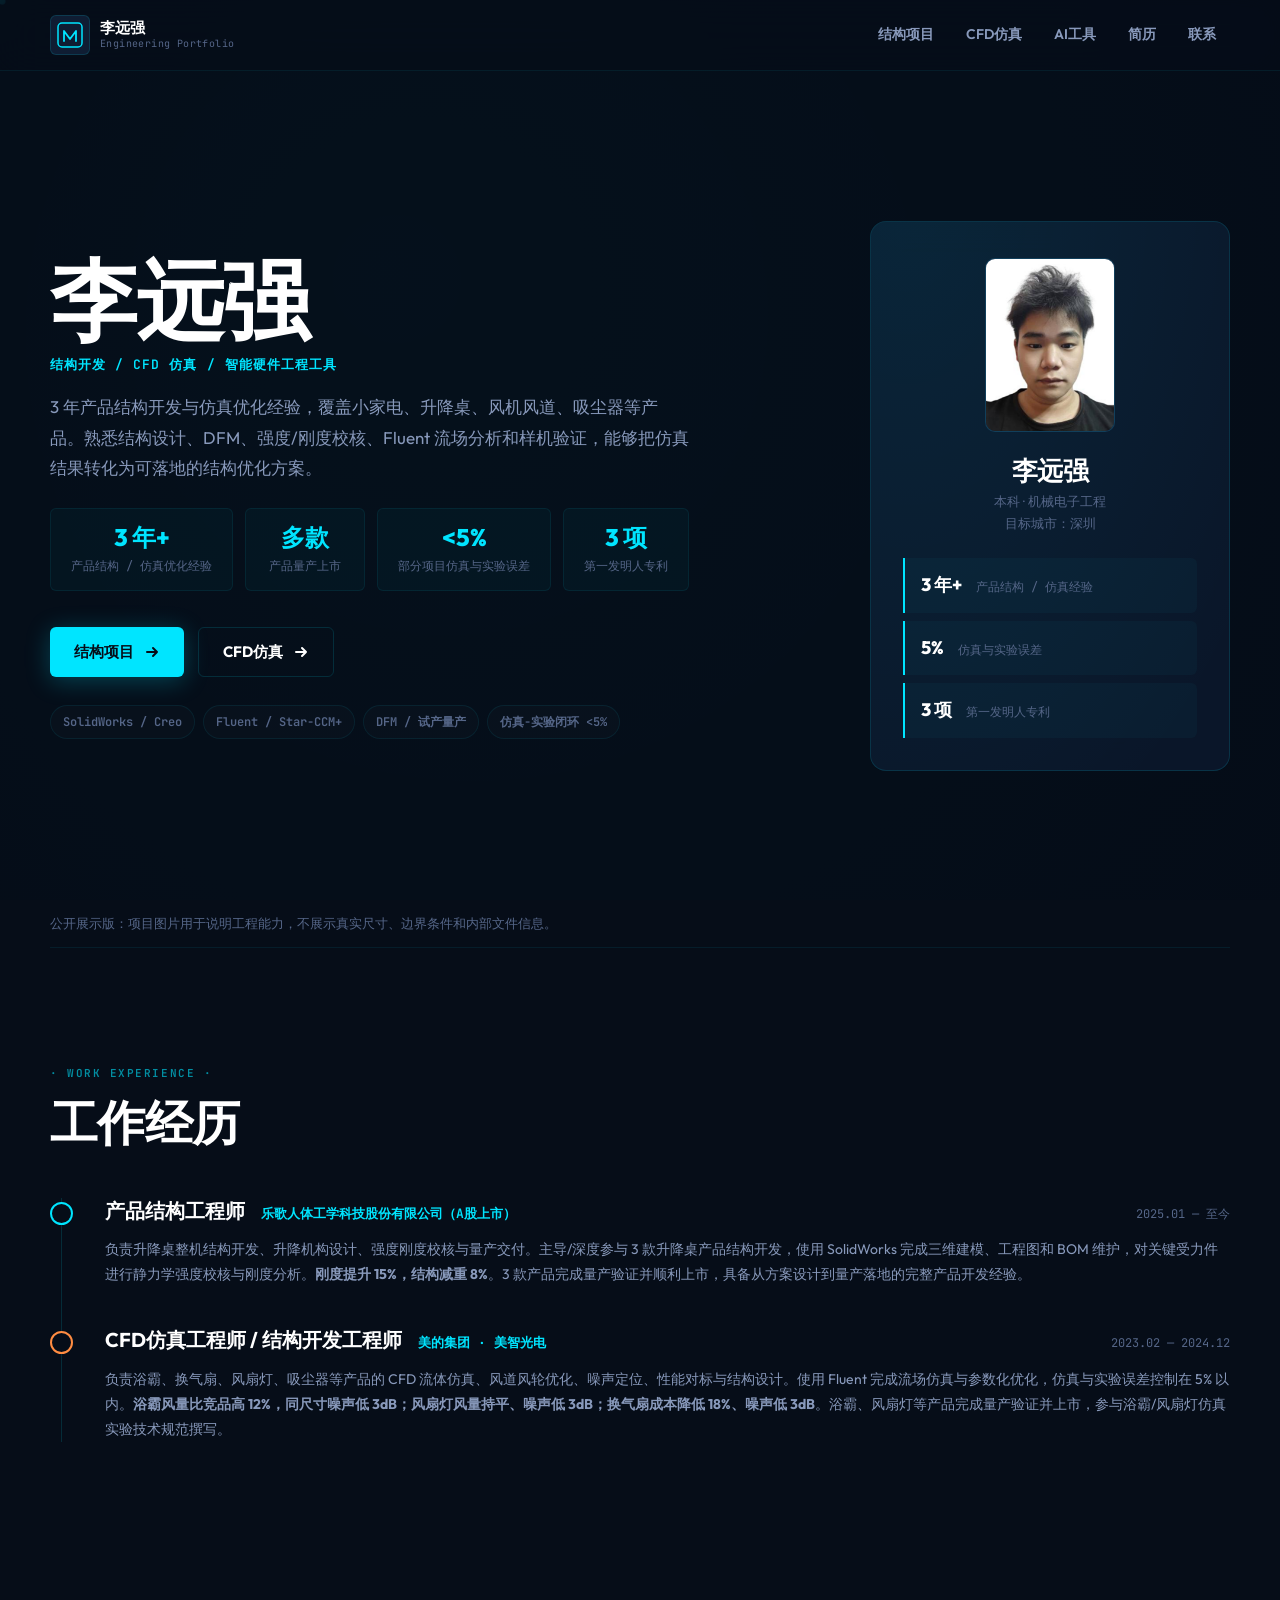
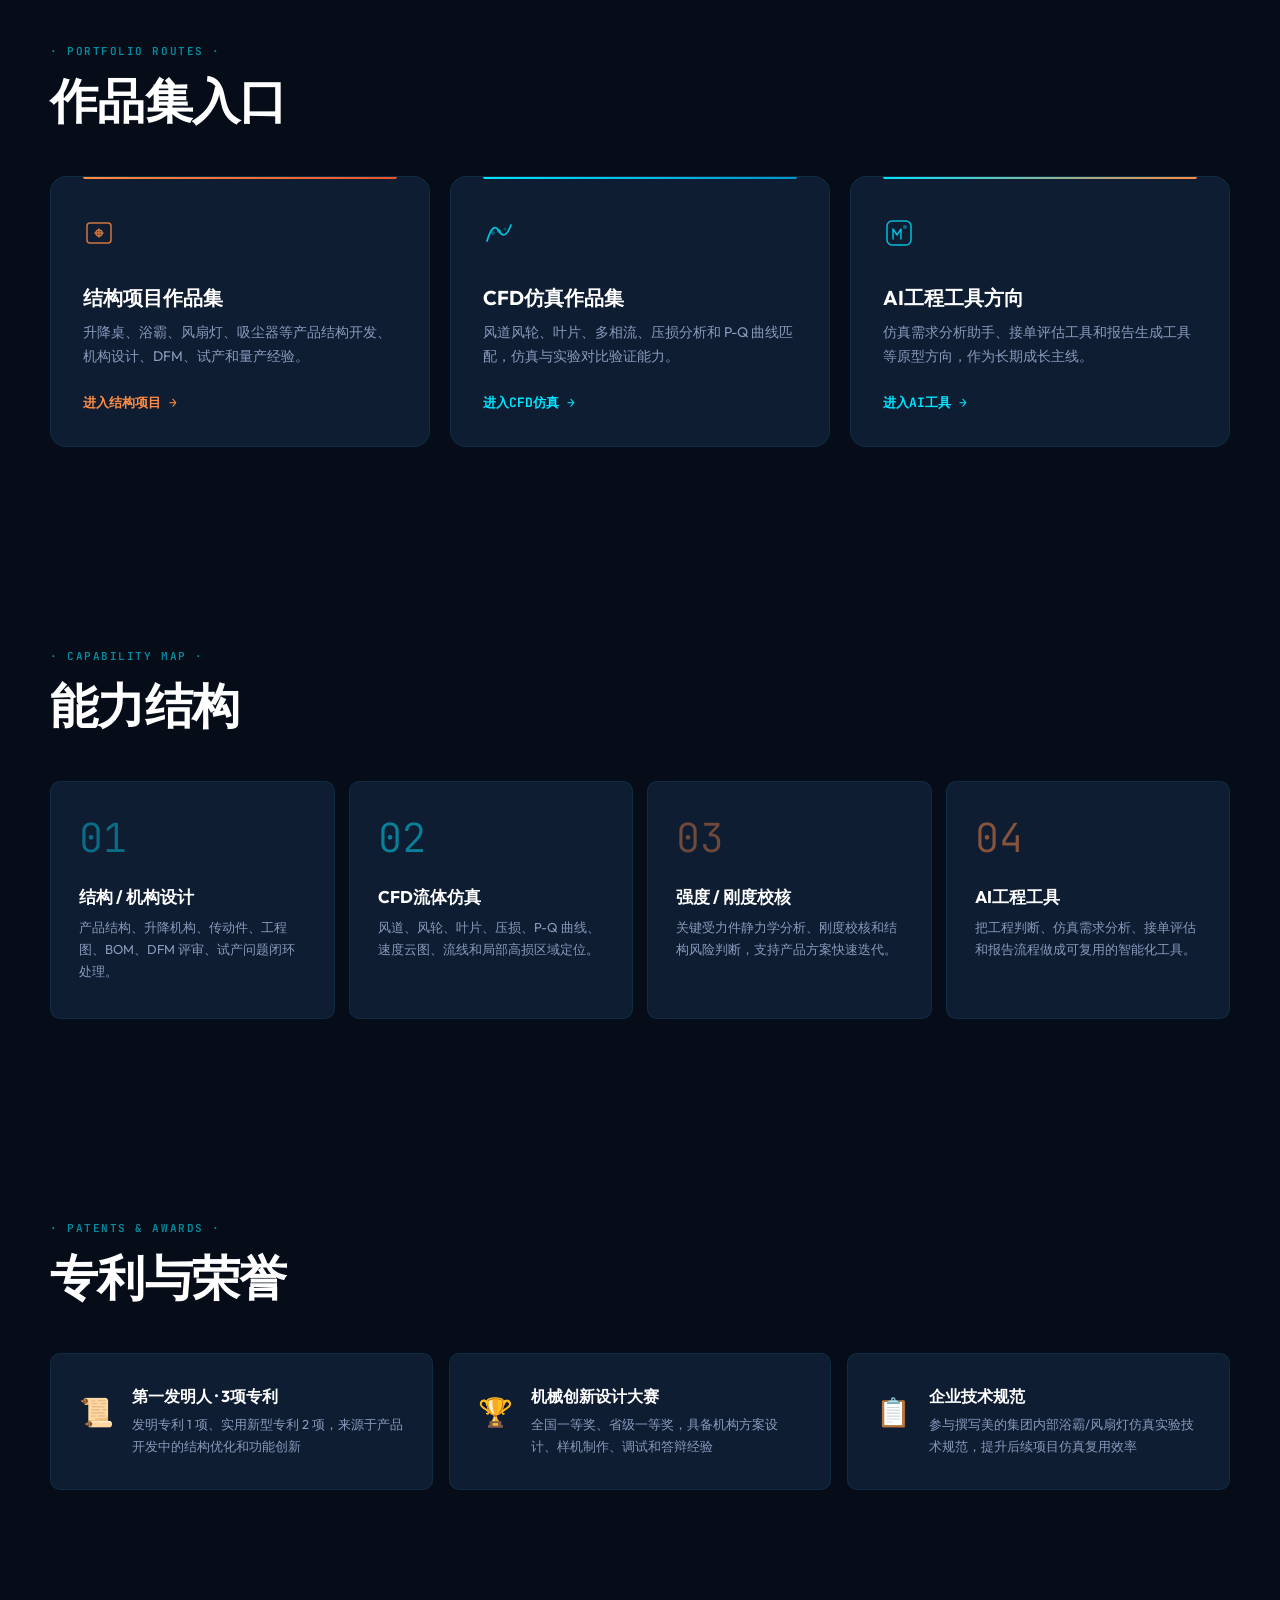
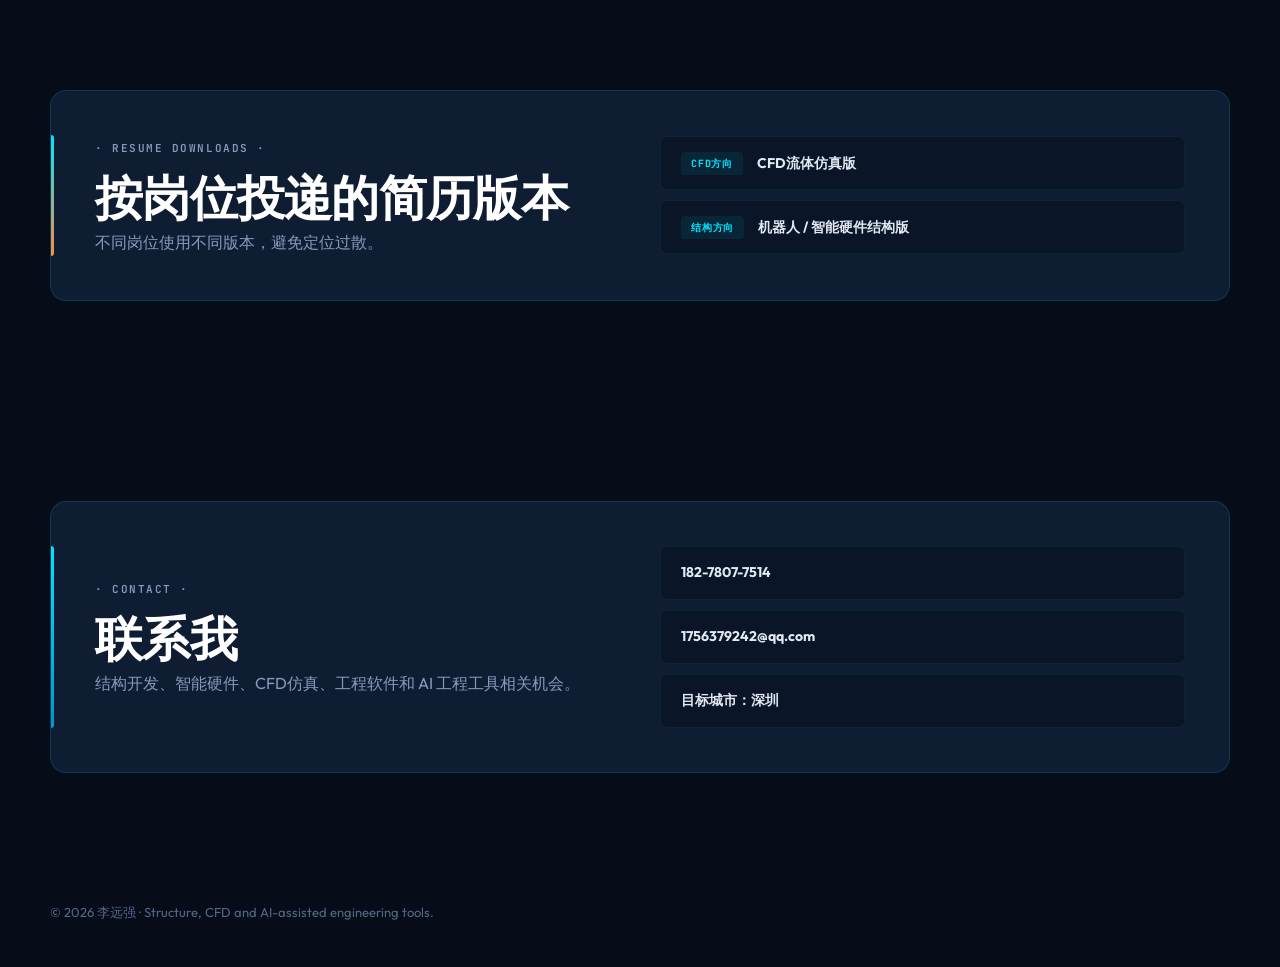
==== commit b1635ae5: "首页重定位：简洁姓名+职称+四项核心数据+精准能力描述" ====
--- a/index.html
+++ b/index.html
@@ -3,8 +3,8 @@
 <head>
   <meta charset="utf-8">
   <meta name="viewport" content="width=device-width, initial-scale=1">
-  <title>李远强｜结构开发 / CFD流体仿真 / AI增强型工程工具</title>
-  <meta name="description" content="李远强个人作品集：结构开发、CFD流体仿真、产品性能优化与AI增强型工程工具。">
+  <title>李远强｜结构开发 / CFD仿真 / 智能硬件工程工具</title>
+  <meta name="description" content="李远强个人作品集：3年结构开发与CFD仿真经验，覆盖小家电、升降桌、风机风道、吸尘器等产品。">
   <link rel="preconnect" href="https://fonts.googleapis.com">
   <link rel="preconnect" href="https://fonts.gstatic.com" crossorigin>
   <link href="https://fonts.googleapis.com/css2?family=Outfit:wght@300;400;600;700;800&family=JetBrains+Mono:wght@400;600;700&display=swap" rel="stylesheet">
@@ -44,32 +44,25 @@
     <!-- Hero -->
     <section class="hero shell">
       <div class="hero-content">
-        <div class="hero-eyebrow">
-          <span class="eyebrow-line"></span>
-          <p class="eyebrow">深圳 · 结构开发 / CFD流体仿真 / AI工程工具</p>
-        </div>
-        <h1>
-          <span class="h1-line">懂结构落地，</span>
-          <span class="h1-line h1-accent">也懂流场优化的</span>
-          <span class="h1-line">工程师</span>
-        </h1>
-        <p class="hero-lead">先后在<strong>美的集团（美智光电）</strong>和<strong>乐歌股份（A股上市）</strong>担任 CFD 仿真工程师与产品结构工程师。浴霸、风扇灯、升降桌等多款产品完成量产上市，仿真与实验误差 &lt;5%。</p>
+        <h1>李远强</h1>
+        <p class="hero-subtitle">结构开发 / CFD 仿真 / 智能硬件工程工具</p>
+        <p class="hero-lead">3 年产品结构开发与仿真优化经验，覆盖小家电、升降桌、风机风道、吸尘器等产品。熟悉结构设计、DFM、强度/刚度校核、Fluent 流场分析和样机验证，能够把仿真结果转化为可落地的结构优化方案。</p>
         <div class="hero-stats">
           <div class="hero-stat">
-            <span class="hero-stat-num">+12%</span>
-            <span class="hero-stat-label">浴霸风量优于竞品</span>
+            <span class="hero-stat-num">3 年+</span>
+            <span class="hero-stat-label">产品结构 / 仿真优化经验</span>
           </div>
           <div class="hero-stat">
-            <span class="hero-stat-num">-3dB</span>
-            <span class="hero-stat-label">同尺寸噪声降低</span>
+            <span class="hero-stat-num">多款</span>
+            <span class="hero-stat-label">产品量产上市</span>
           </div>
           <div class="hero-stat">
-            <span class="hero-stat-num">+15%</span>
-            <span class="hero-stat-label">升降桌刚度提升</span>
+            <span class="hero-stat-num">&lt;5%</span>
+            <span class="hero-stat-label">部分项目仿真与实验误差</span>
           </div>
           <div class="hero-stat">
-            <span class="hero-stat-num">-18%</span>
-            <span class="hero-stat-label">换气扇成本降低</span>
+            <span class="hero-stat-num">3 项</span>
+            <span class="hero-stat-label">第一发明人专利</span>
           </div>
         </div>
         <div class="hero-actions">
@@ -103,22 +96,18 @@
           </div>
           <dl class="hero-metrics">
             <div>
-              <dt><span class="metric-num" data-target="3">0</span> 年</dt>
-              <dd>结构开发 / 仿真优化</dd>
+              <dt><span class="metric-num" data-target="3">0</span> 年+</dt>
+              <dd>产品结构 / 仿真经验</dd>
             </div>
             <div>
-              <dt><span class="metric-num" data-target="3">0</span> 款</dt>
-              <dd>产品量产上市</dd>
+              <dt><span class="metric-num" data-target="5">0</span>%</dt>
+              <dd>仿真与实验误差</dd>
             </div>
             <div>
-              <dt>&lt;<span class="metric-num" data-target="5">0</span>%</dt>
-              <dd>仿真与实验误差</dd>
+              <dt><span class="metric-num" data-target="3">0</span> 项</dt>
+              <dd>第一发明人专利</dd>
             </div>
           </dl>
-          <div class="hero-awards">
-            <span class="award-badge">🏆 机械创新大赛全国一等奖</span>
-            <span class="award-badge">📜 发明专利1项 + 实用新型2项</span>
-          </div>
         </div>
       </aside>
     </section>
--- a/styles.css
+++ b/styles.css
@@ -141,18 +141,13 @@
   padding: 80px 0 60px;
 }
 
-.hero-eyebrow { display: flex; align-items: center; gap: 12px; margin-bottom: 24px; }
-.eyebrow-line { width: 40px; height: 1px; background: var(--cyan); opacity: 0.5; }
-.hero-eyebrow .eyebrow { margin-bottom: 0; }
-
-.h1-line { display: block; }
-.h1-accent {
-  background: linear-gradient(135deg, #00e5ff 0%, #ff8c42 100%);
-  -webkit-background-clip: text; -webkit-text-fill-color: transparent;
-  background-clip: text;
-}
-
-.hero-lead { max-width: 640px; margin-top: 28px; color: var(--text-secondary); font-size: 17px; line-height: 1.8; }
+.hero-lead { max-width: 640px; margin-top: 16px; color: var(--text-secondary); font-size: 17px; line-height: 1.8; }
+
+.hero-subtitle {
+  font-family: var(--font-mono);
+  font-size: 13px; font-weight: 600; letter-spacing: 0.08em;
+  color: var(--cyan); margin-top: 8px;
+}
 
 .hero-stats { display: flex; flex-wrap: wrap; gap: 12px; margin-top: 24px; }
 .hero-stat {
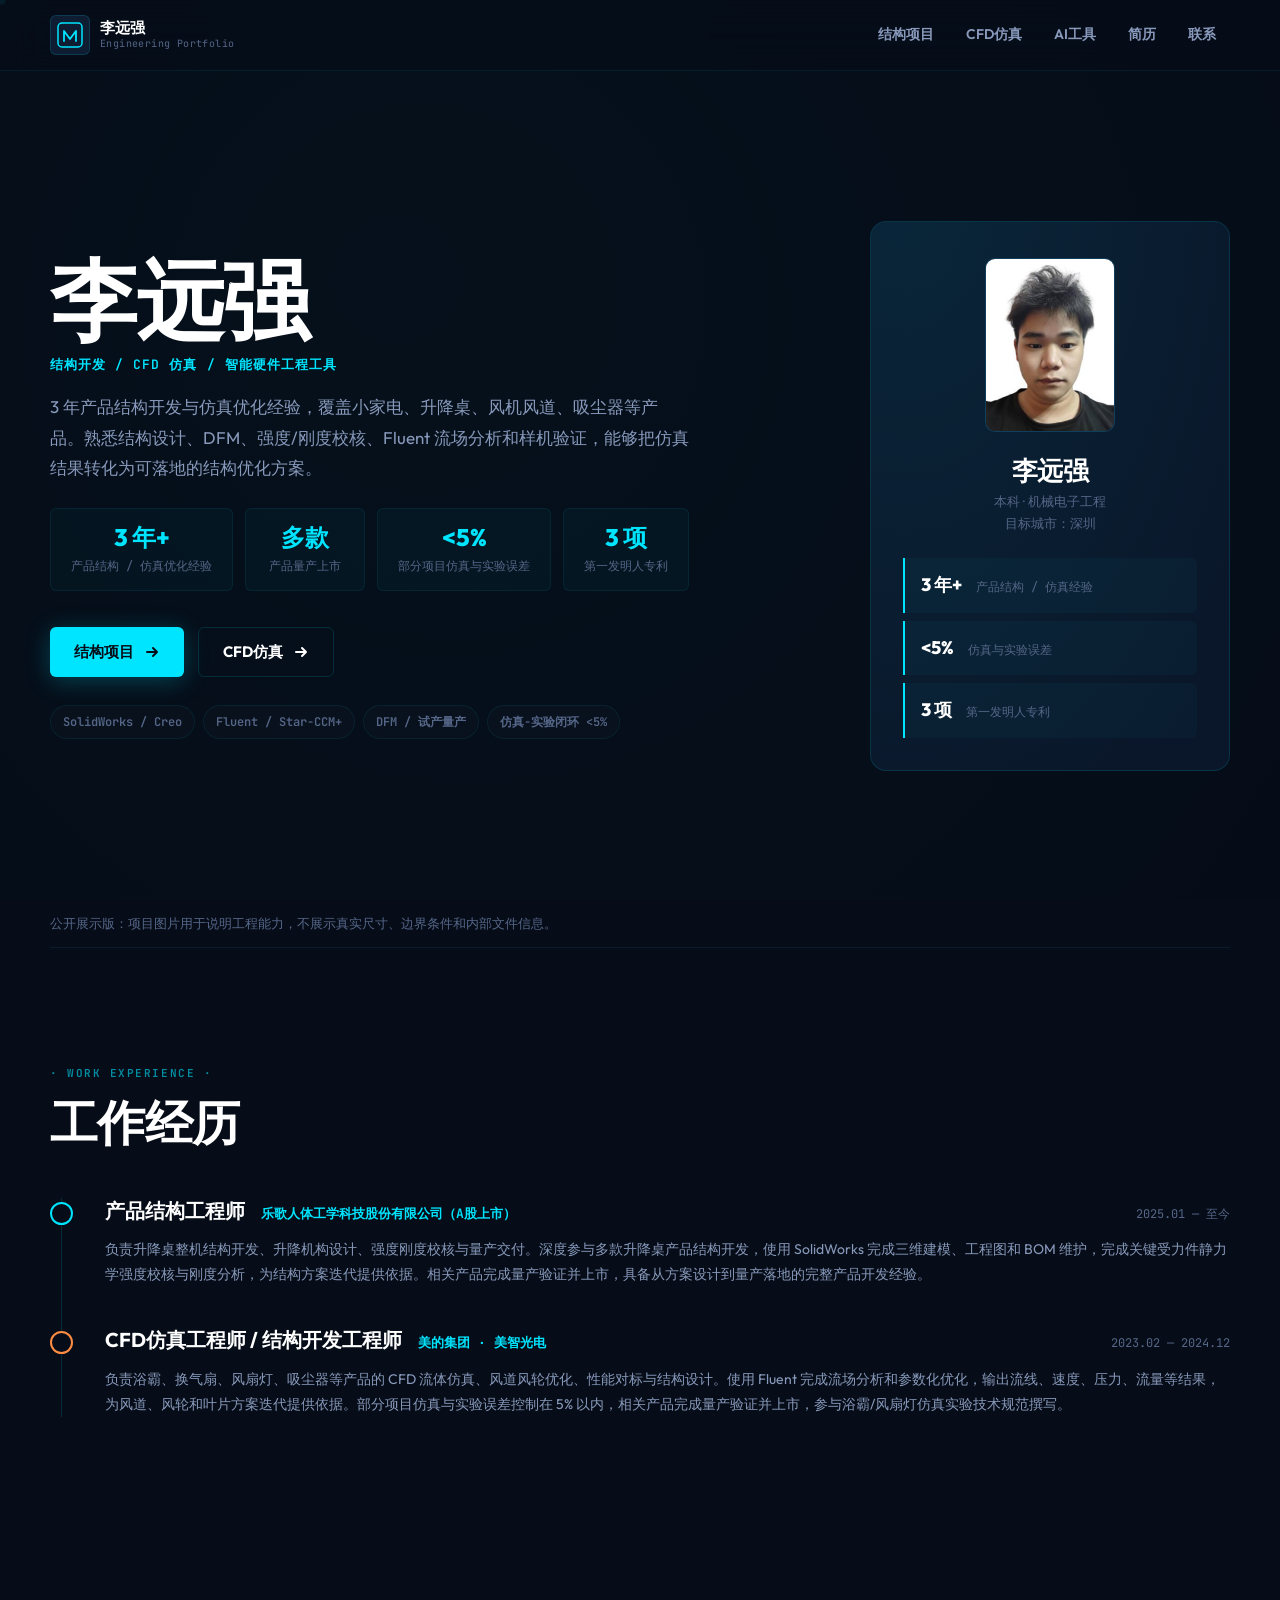
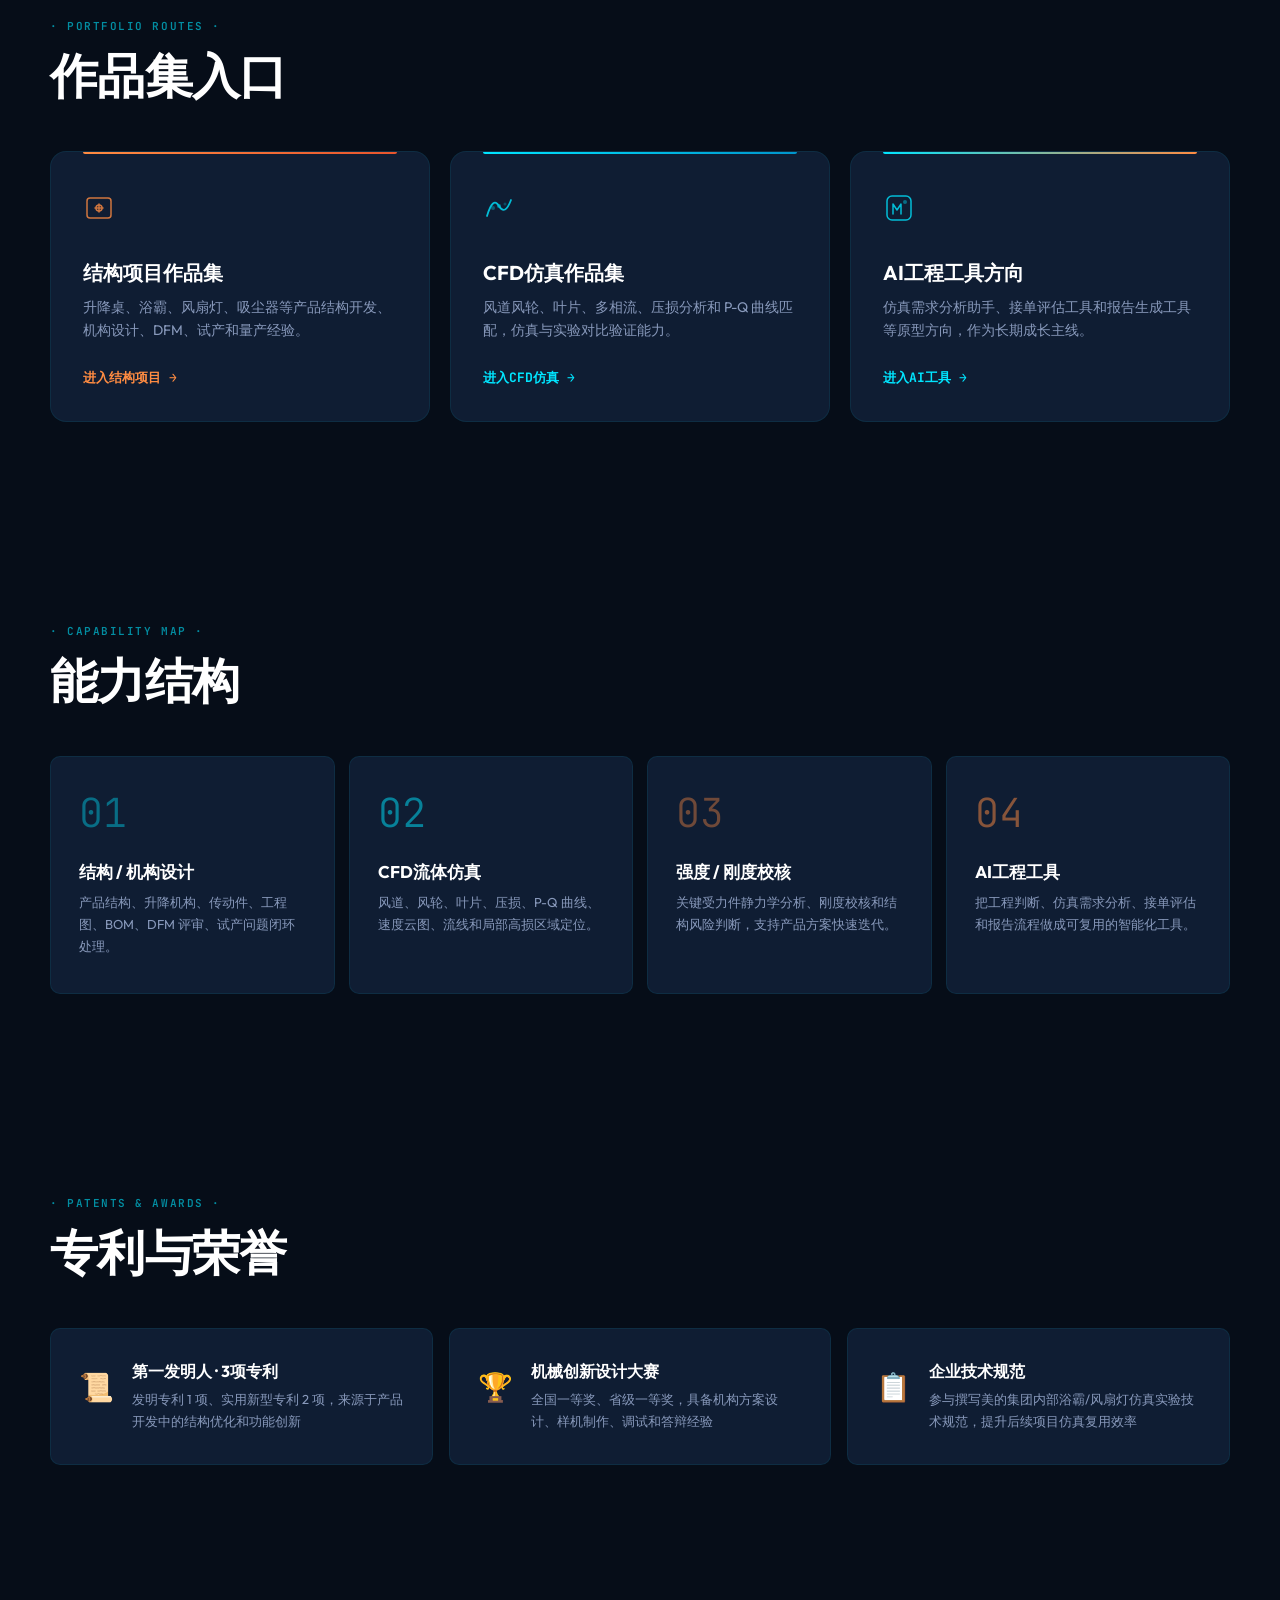
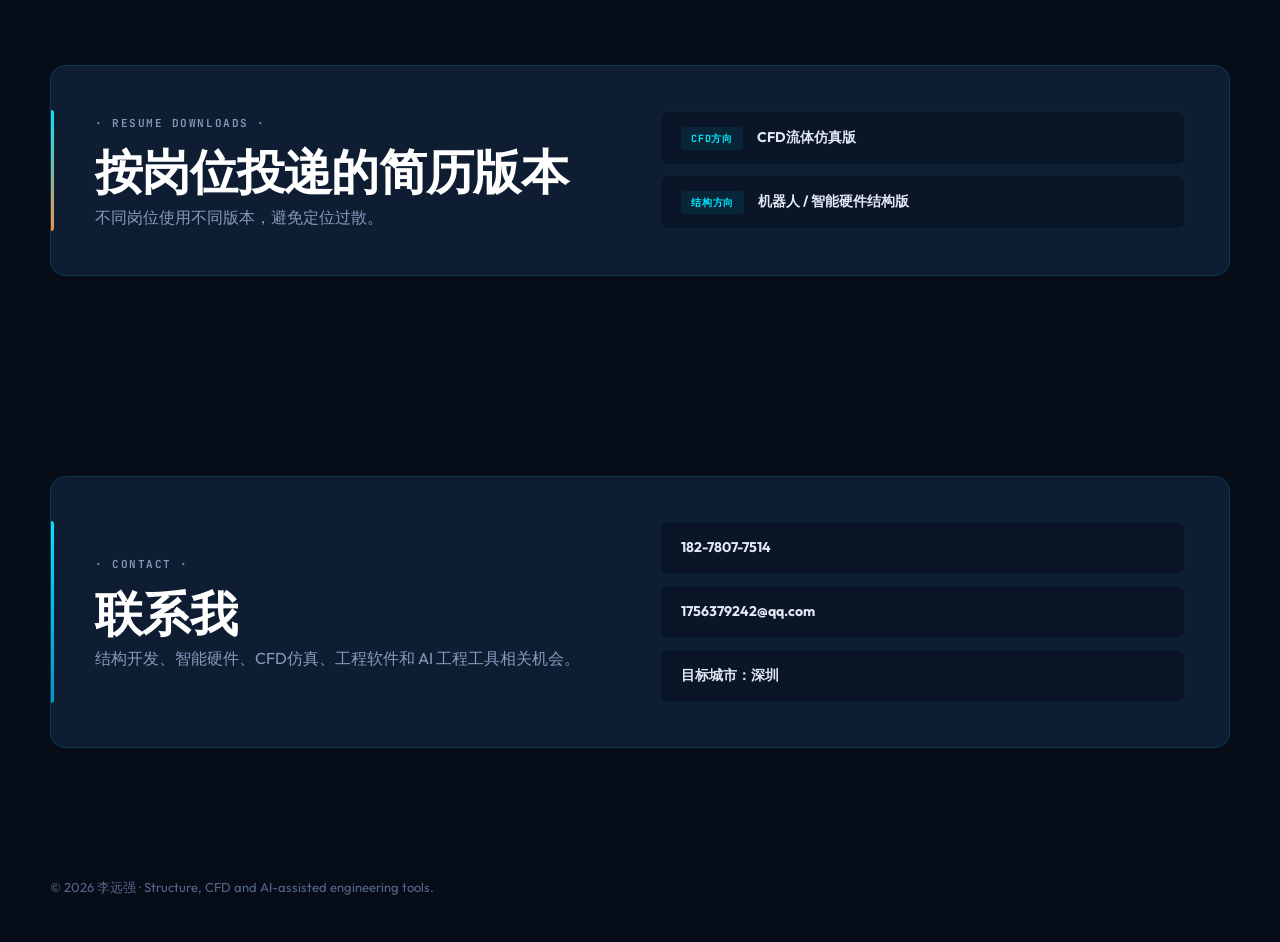
==== commit 5b353a74: "修首页：卡片数字静态化、去掉激进量化数据、工作经历写稳" ====
--- a/index.html
+++ b/index.html
@@ -96,15 +96,15 @@
           </div>
           <dl class="hero-metrics">
             <div>
-              <dt><span class="metric-num" data-target="3">0</span> 年+</dt>
+              <dt>3 年+</dt>
               <dd>产品结构 / 仿真经验</dd>
             </div>
             <div>
-              <dt><span class="metric-num" data-target="5">0</span>%</dt>
+              <dt>&lt;5%</dt>
               <dd>仿真与实验误差</dd>
             </div>
             <div>
-              <dt><span class="metric-num" data-target="3">0</span> 项</dt>
+              <dt>3 项</dt>
               <dd>第一发明人专利</dd>
             </div>
           </dl>
@@ -132,7 +132,7 @@
               <span class="timeline-company">乐歌人体工学科技股份有限公司（A股上市）</span>
               <span class="timeline-date">2025.01 — 至今</span>
             </div>
-            <p>负责升降桌整机结构开发、升降机构设计、强度刚度校核与量产交付。主导/深度参与 3 款升降桌产品结构开发，使用 SolidWorks 完成三维建模、工程图和 BOM 维护，对关键受力件进行静力学强度校核与刚度分析。<strong>刚度提升 15%，结构减重 8%</strong>。3 款产品完成量产验证并顺利上市，具备从方案设计到量产落地的完整产品开发经验。</p>
+            <p>负责升降桌整机结构开发、升降机构设计、强度刚度校核与量产交付。深度参与多款升降桌产品结构开发，使用 SolidWorks 完成三维建模、工程图和 BOM 维护，完成关键受力件静力学强度校核与刚度分析，为结构方案迭代提供依据。相关产品完成量产验证并上市，具备从方案设计到量产落地的完整产品开发经验。</p>
           </div>
         </article>
         <article class="timeline-item reveal">
@@ -143,7 +143,7 @@
               <span class="timeline-company">美的集团 · 美智光电</span>
               <span class="timeline-date">2023.02 — 2024.12</span>
             </div>
-            <p>负责浴霸、换气扇、风扇灯、吸尘器等产品的 CFD 流体仿真、风道风轮优化、噪声定位、性能对标与结构设计。使用 Fluent 完成流场仿真与参数化优化，仿真与实验误差控制在 5% 以内。<strong>浴霸风量比竞品高 12%，同尺寸噪声低 3dB；风扇灯风量持平、噪声低 3dB；换气扇成本降低 18%、噪声低 3dB</strong>。浴霸、风扇灯等产品完成量产验证并上市，参与浴霸/风扇灯仿真实验技术规范撰写。</p>
+            <p>负责浴霸、换气扇、风扇灯、吸尘器等产品的 CFD 流体仿真、风道风轮优化、性能对标与结构设计。使用 Fluent 完成流场分析和参数化优化，输出流线、速度、压力、流量等结果，为风道、风轮和叶片方案迭代提供依据。部分项目仿真与实验误差控制在 5% 以内，相关产品完成量产验证并上市，参与浴霸/风扇灯仿真实验技术规范撰写。</p>
           </div>
         </article>
       </div>
@@ -473,27 +473,6 @@
     }, { threshold: 0.1, rootMargin: '0px 0px -30px 0px' });
     document.querySelectorAll('.reveal').forEach(el => observer.observe(el));
 
-    // Counter animation
-    const metricObserver = new IntersectionObserver(entries => {
-      entries.forEach(entry => {
-        if (!entry.isIntersecting) return;
-        const nums = entry.target.querySelectorAll('.metric-num');
-        nums.forEach(el => {
-          const target = parseInt(el.dataset.target);
-          const dur = 1200;
-          const start = performance.now();
-          function update(now) {
-            const p = Math.min((now - start) / dur, 1);
-            const eased = 1 - Math.pow(1 - p, 3);
-            el.textContent = Math.round(eased * target);
-            if (p < 1) requestAnimationFrame(update);
-          }
-          requestAnimationFrame(update);
-        });
-        metricObserver.unobserve(entry.target);
-      });
-    }, { threshold: 0.5 });
-    document.querySelectorAll('.hero-metrics').forEach(el => metricObserver.observe(el));
   </script>
 </body>
 </html>
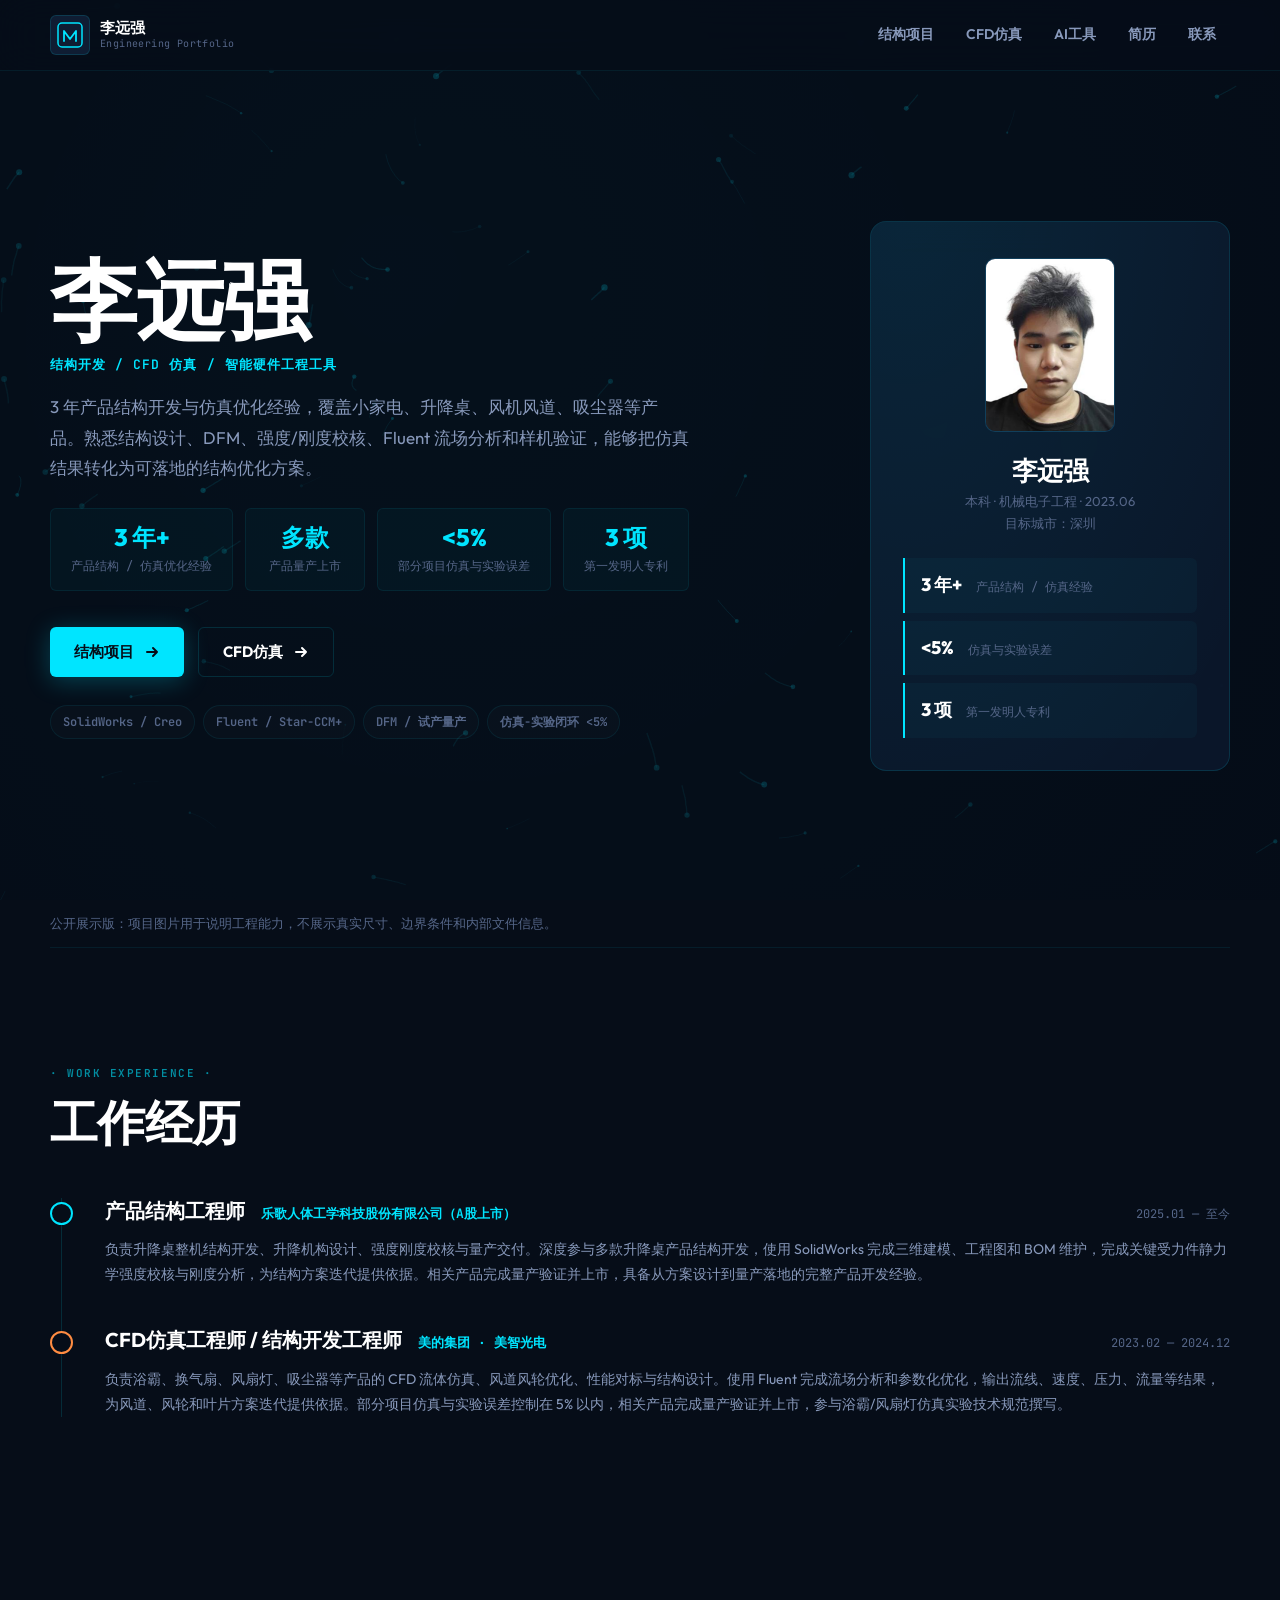
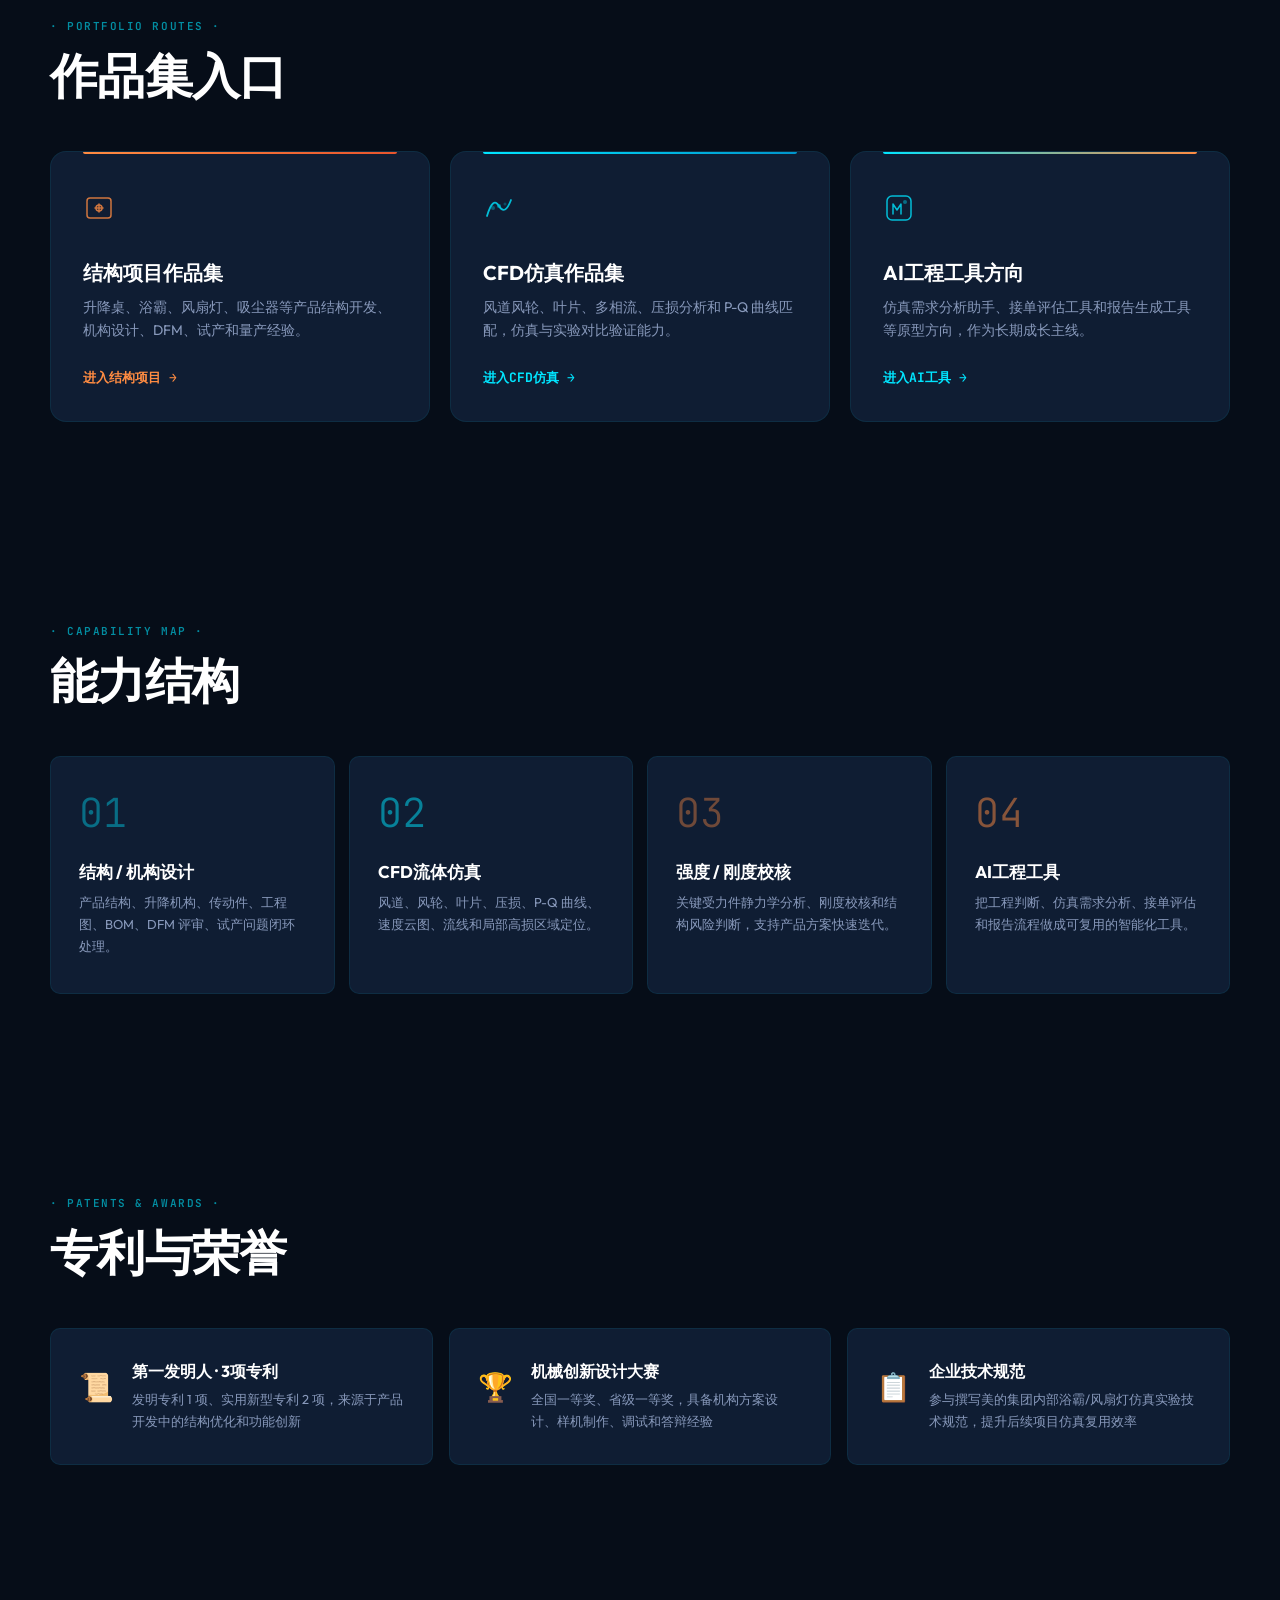
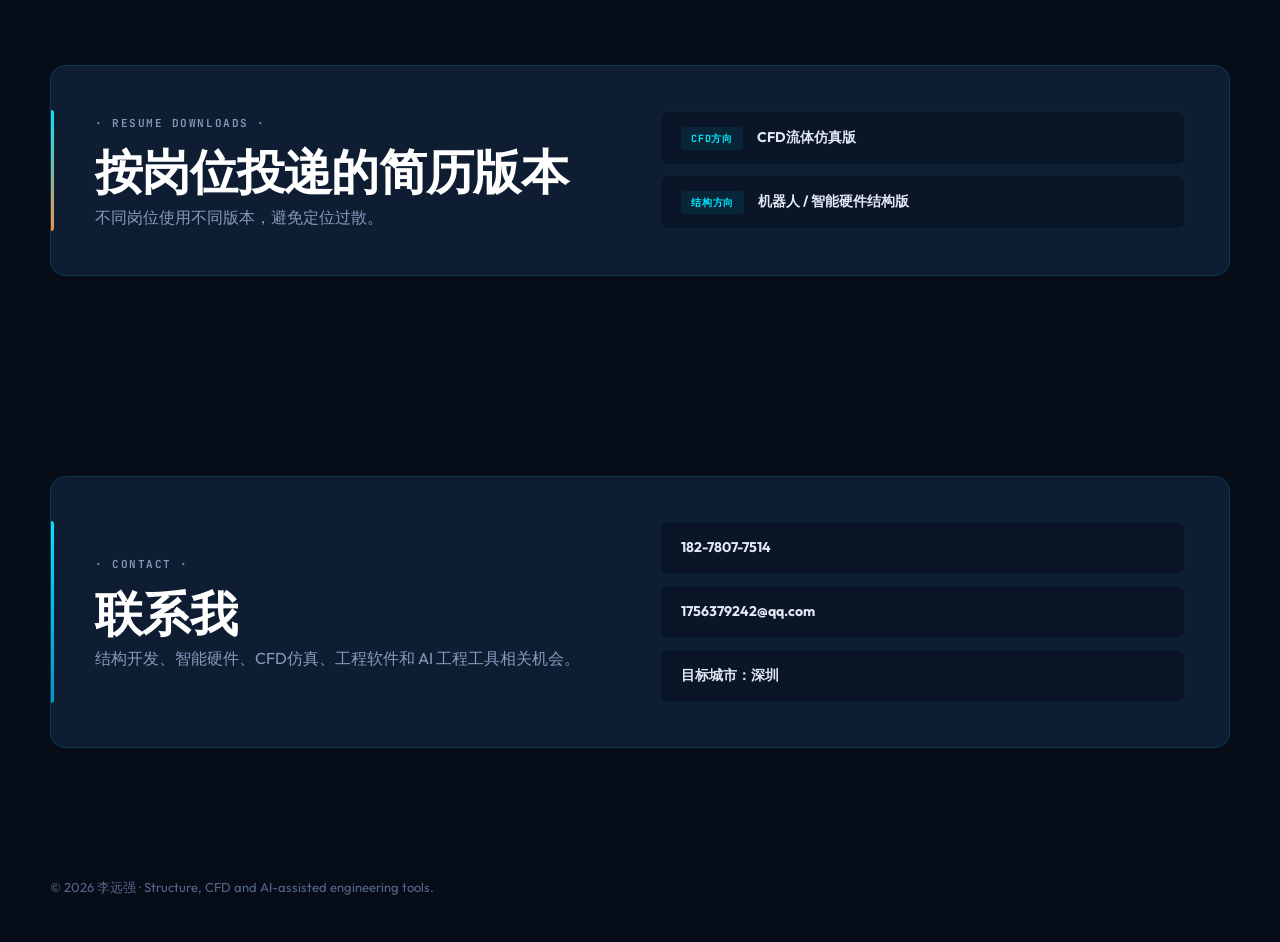
==== commit b9eef82a: "卡片加毕业时间 2023.06" ====
--- a/index.html
+++ b/index.html
@@ -91,7 +91,7 @@
           </div>
           <div class="hero-card-info">
             <h2>李远强</h2>
-            <p>本科 · 机械电子工程</p>
+            <p>本科 · 机械电子工程 · 2023.06</p>
             <p>目标城市：深圳</p>
           </div>
           <dl class="hero-metrics">
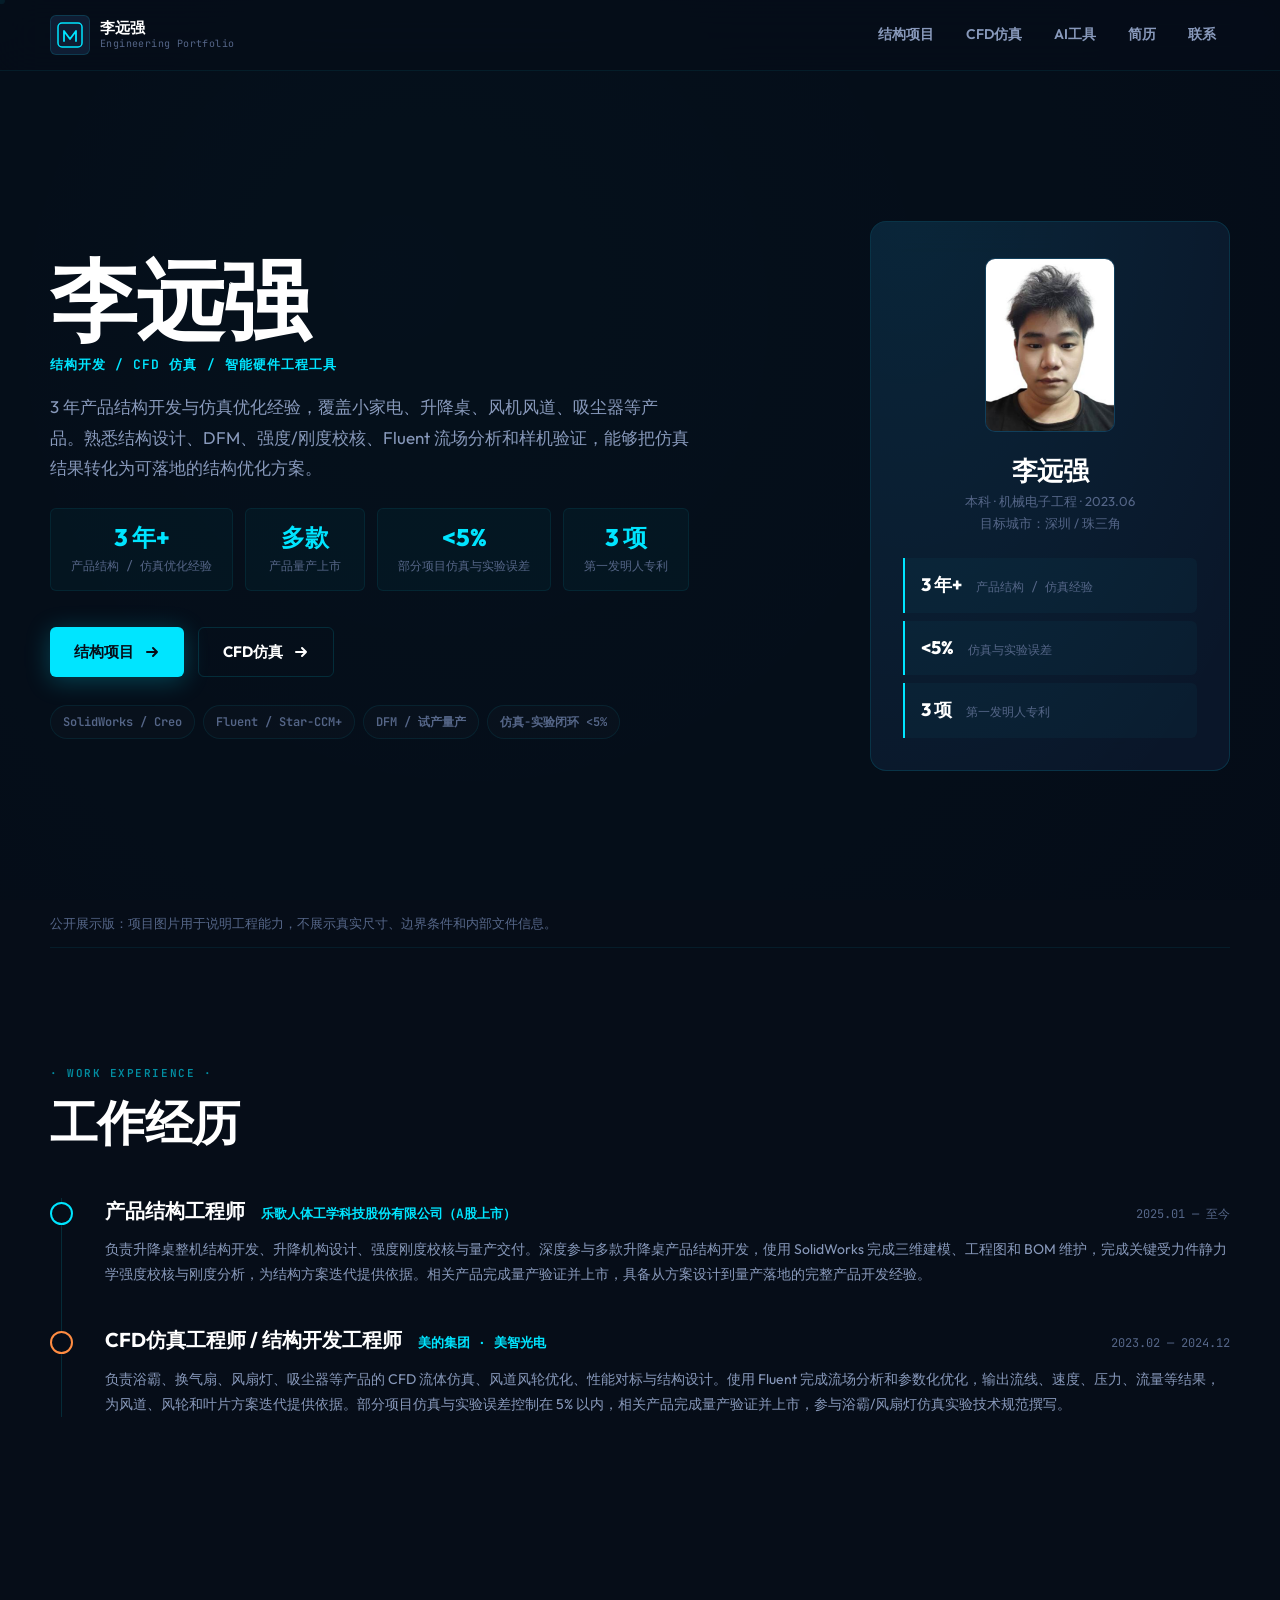
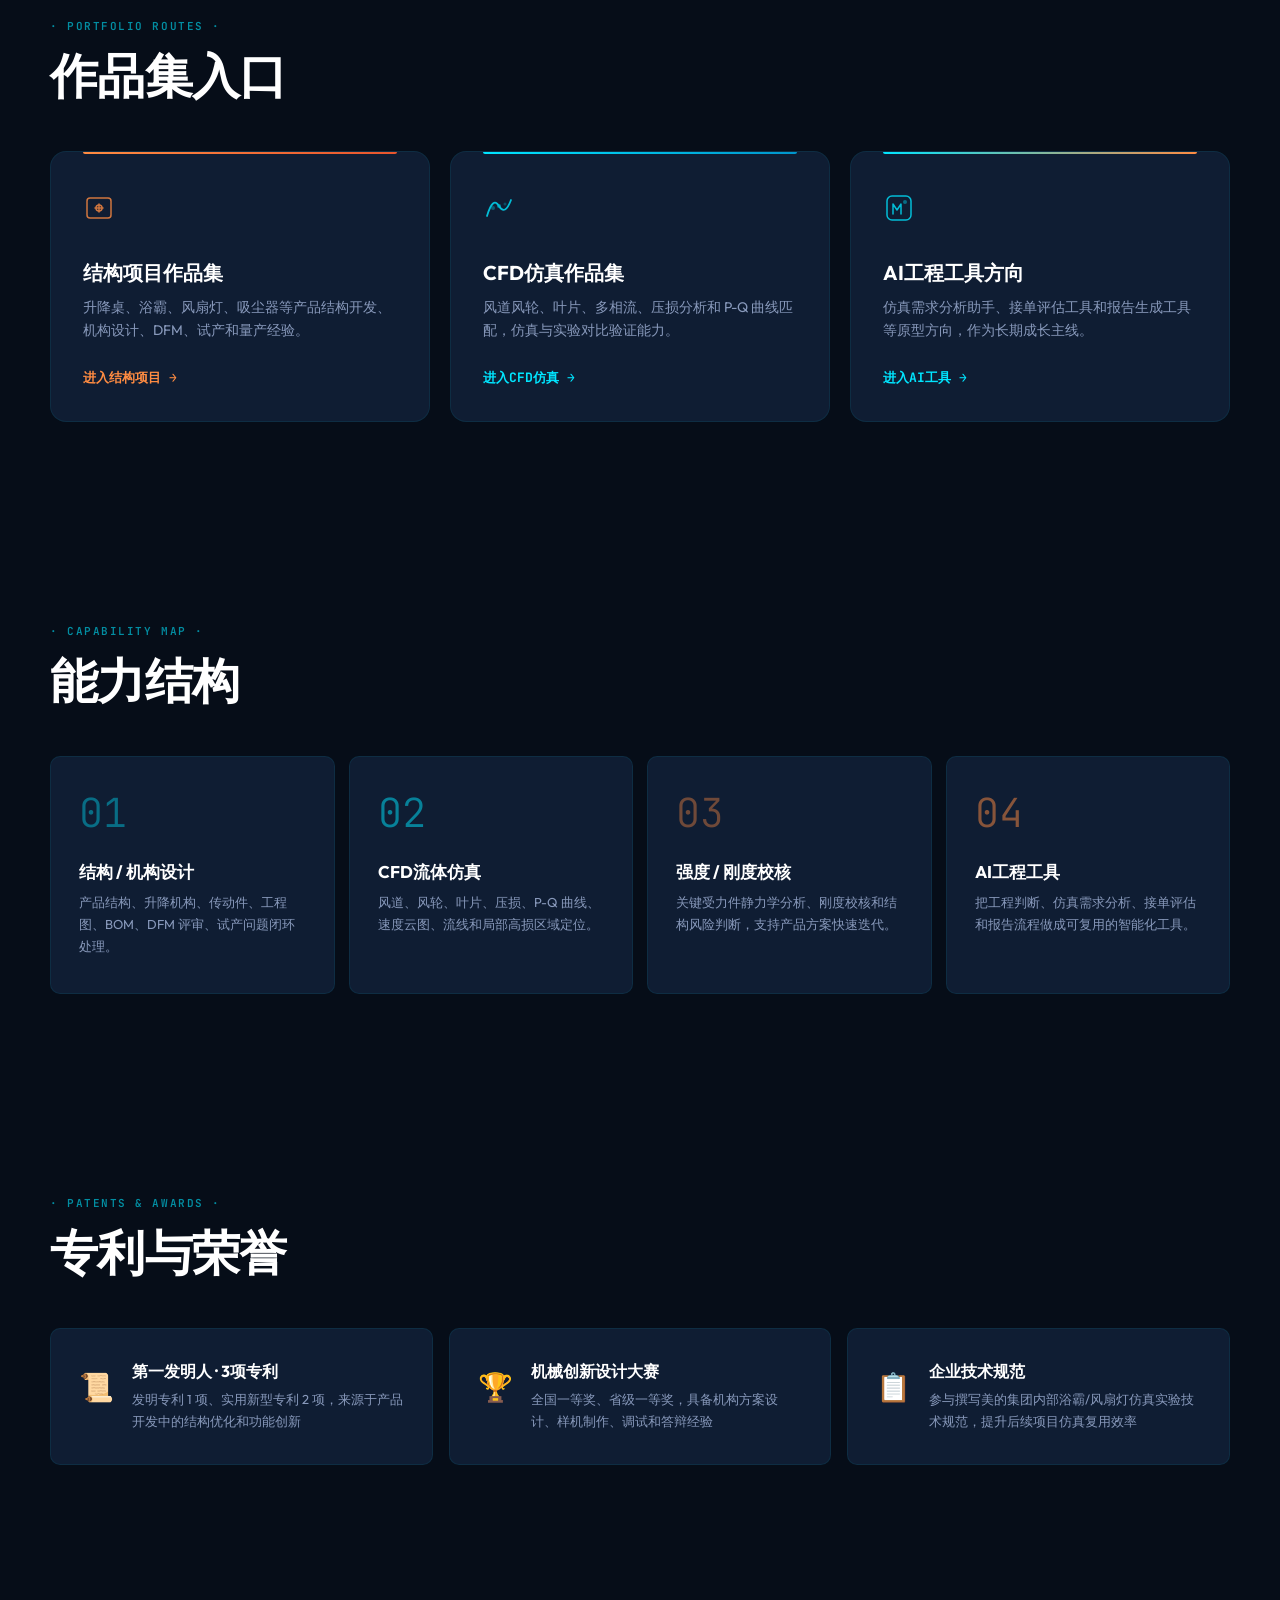
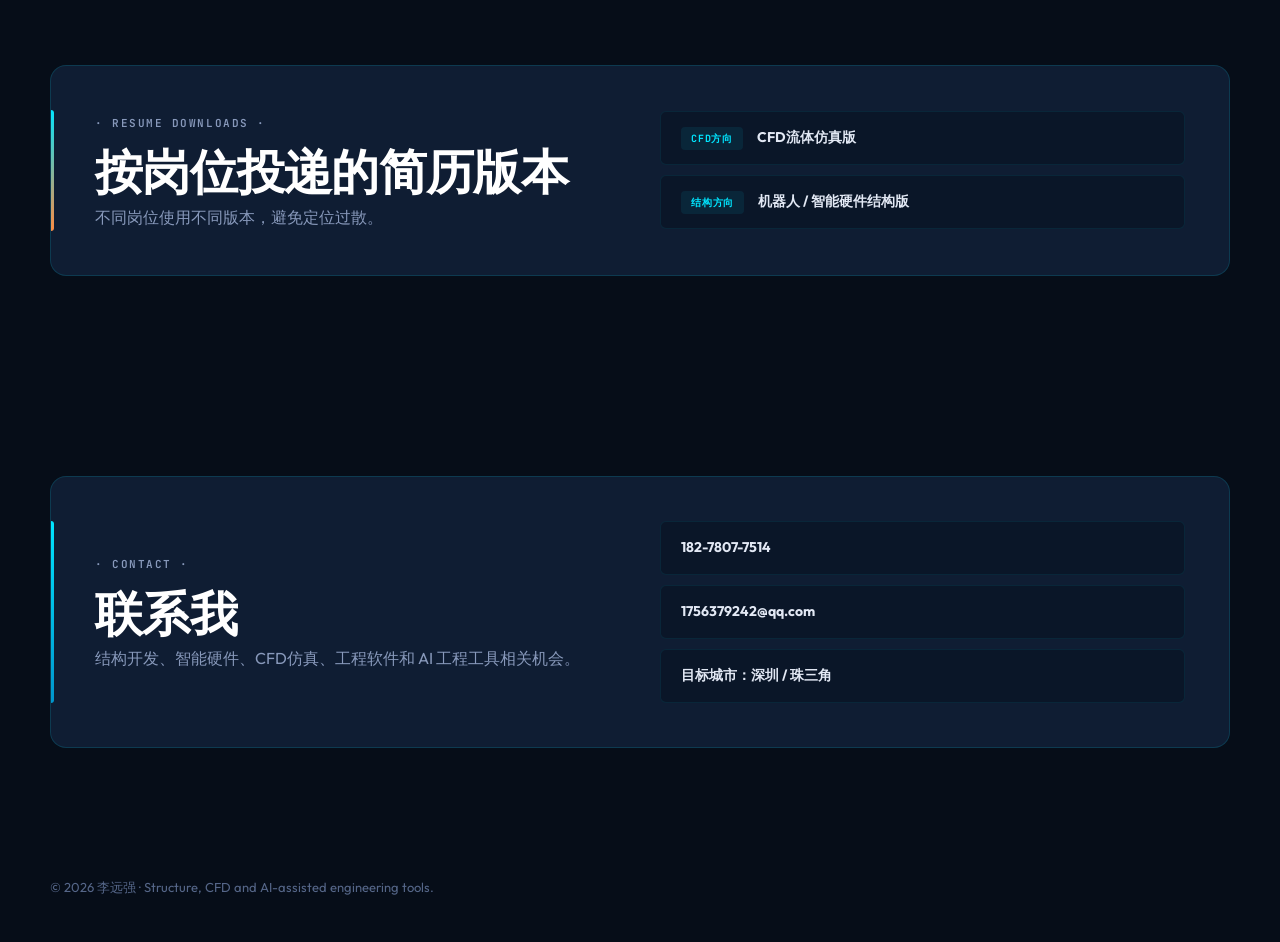
==== commit 81a2e30b: "目标城市改为深圳/珠三角" ====
--- a/index.html
+++ b/index.html
@@ -92,7 +92,7 @@
           <div class="hero-card-info">
             <h2>李远强</h2>
             <p>本科 · 机械电子工程 · 2023.06</p>
-            <p>目标城市：深圳</p>
+            <p>目标城市：深圳 / 珠三角</p>
           </div>
           <dl class="hero-metrics">
             <div>
@@ -297,7 +297,7 @@
         <address>
           <a href="tel:18278077514">182-7807-7514</a>
           <a href="mailto:1756379242@qq.com">1756379242@qq.com</a>
-          <span>目标城市：深圳</span>
+          <span>目标城市：深圳 / 珠三角</span>
         </address>
       </div>
     </section>
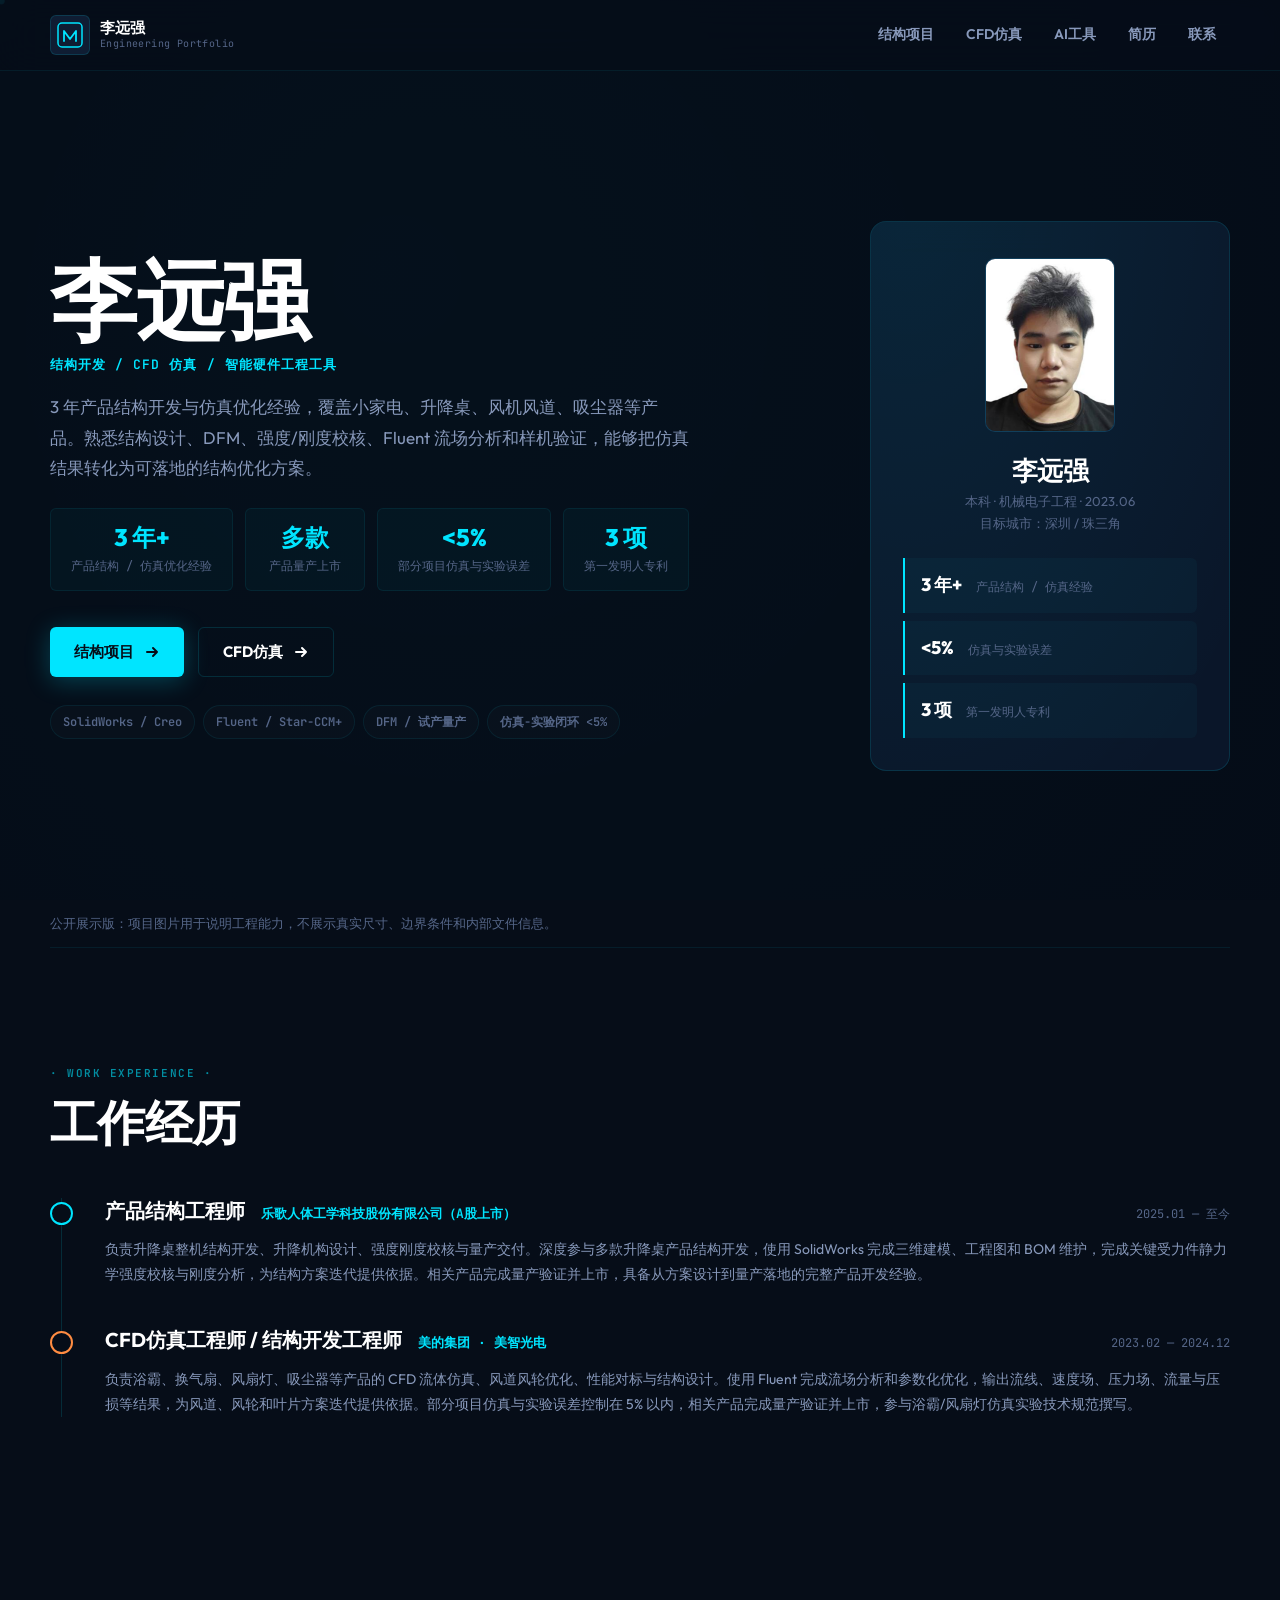
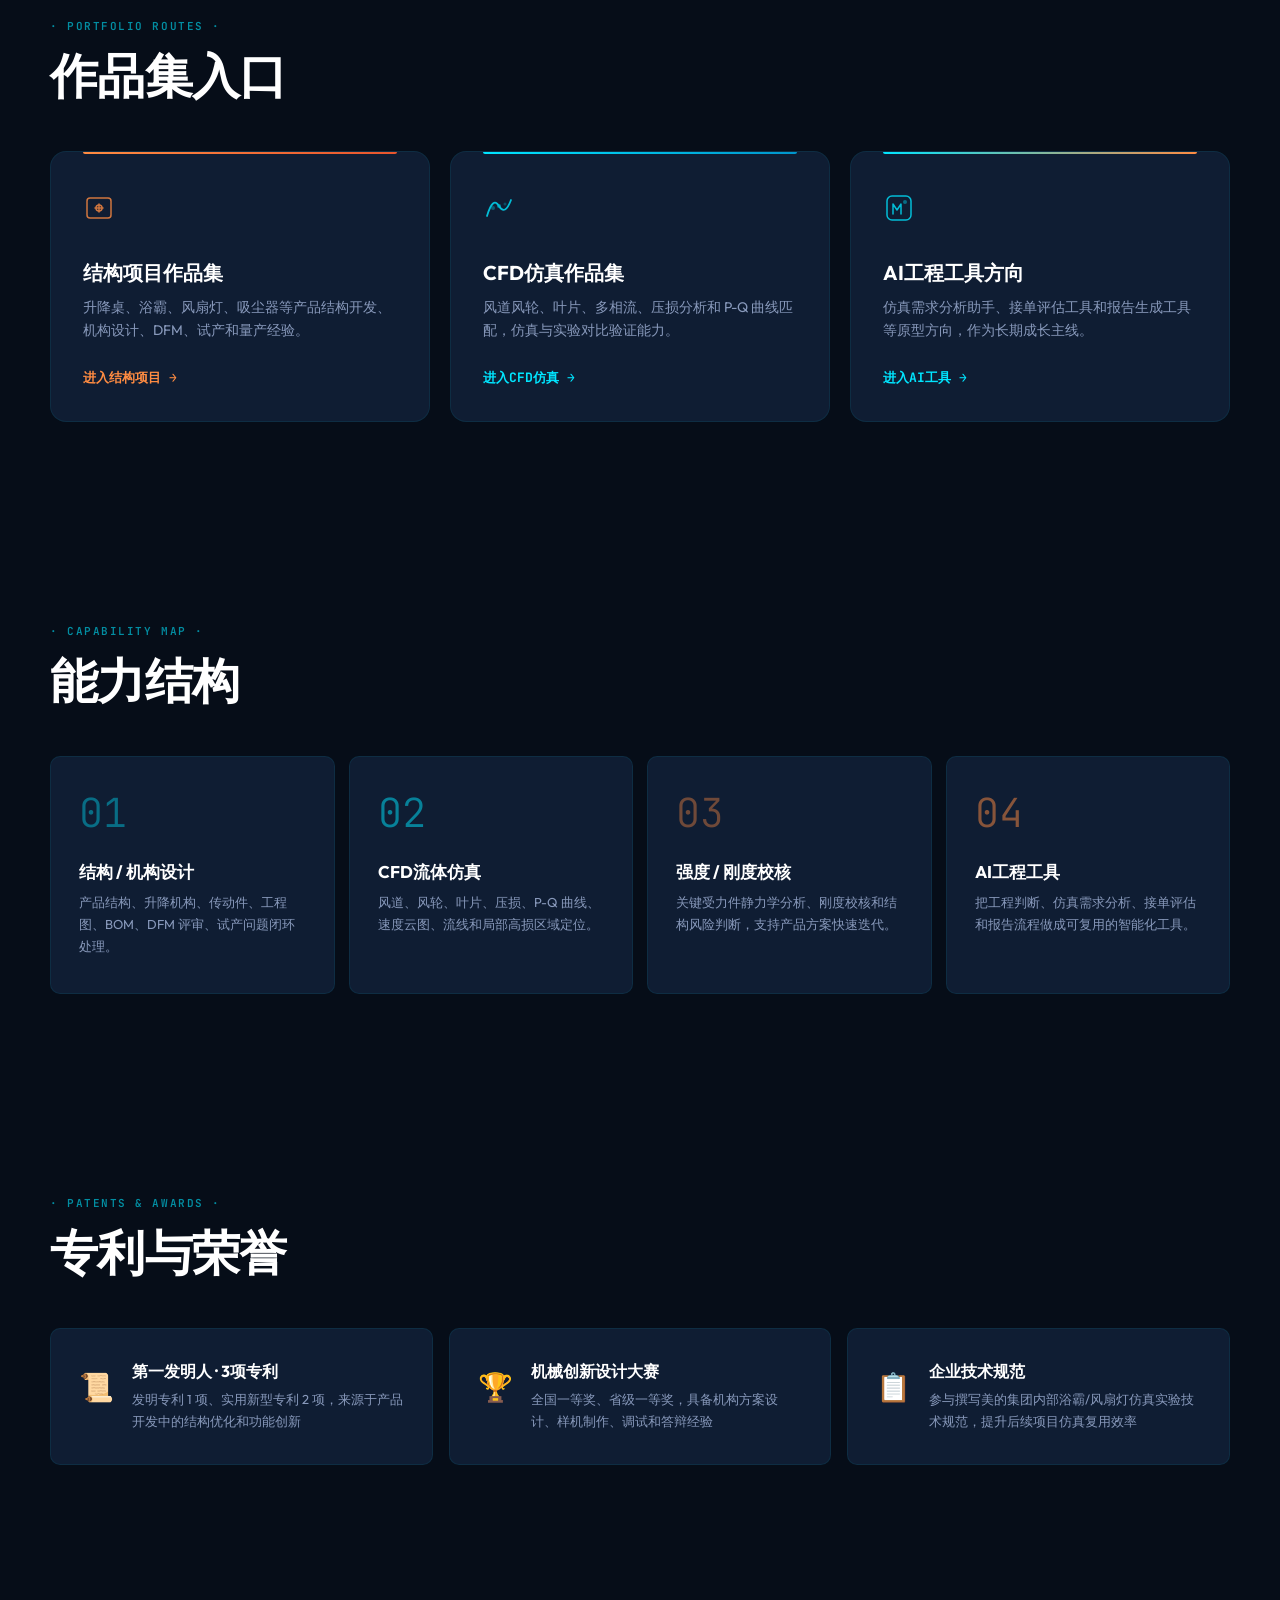
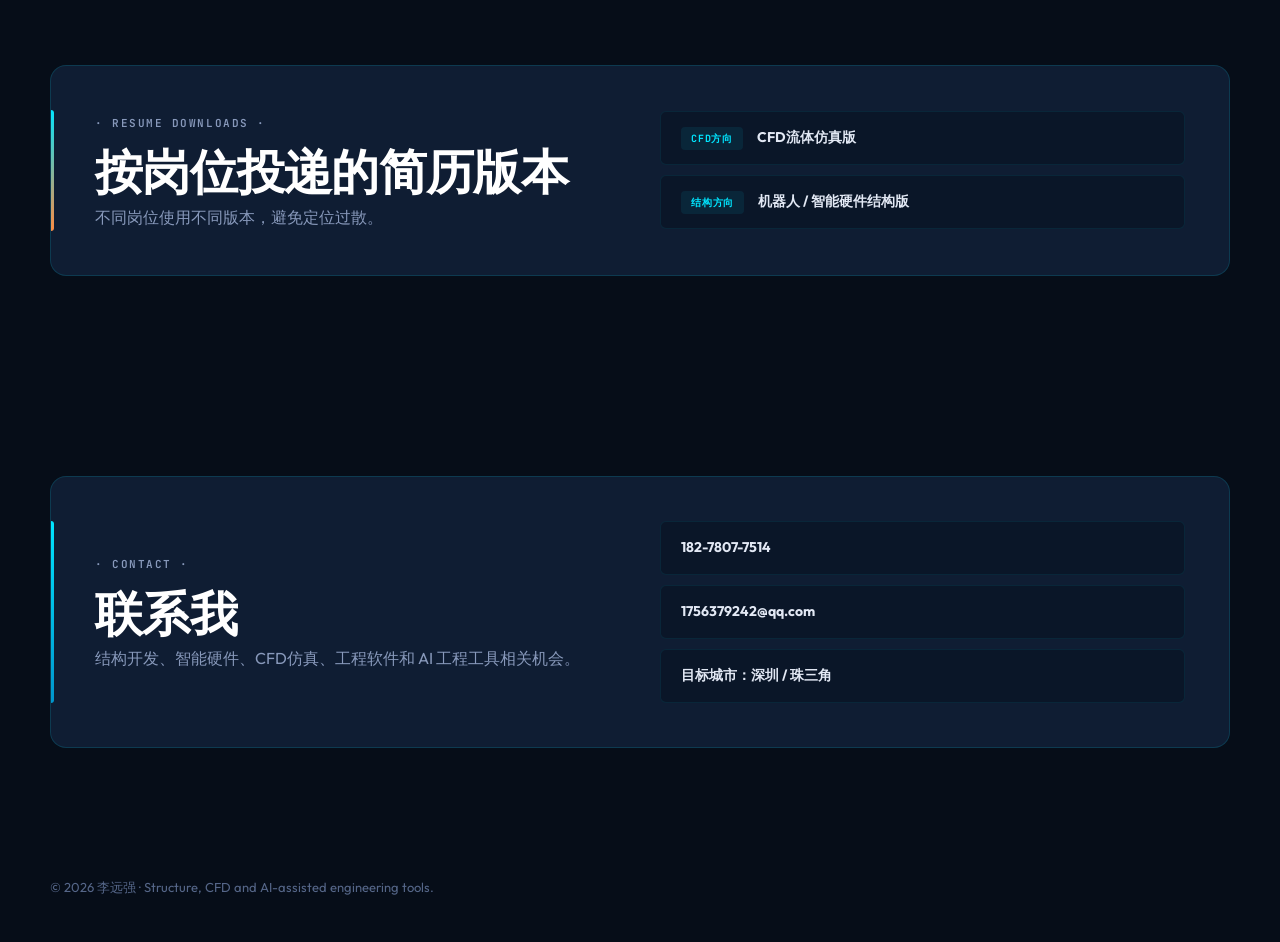
==== commit ede558f6: "美的工作经历CFD表达工程化：速度场、压力场、压损" ====
--- a/index.html
+++ b/index.html
@@ -143,7 +143,7 @@
               <span class="timeline-company">美的集团 · 美智光电</span>
               <span class="timeline-date">2023.02 — 2024.12</span>
             </div>
-            <p>负责浴霸、换气扇、风扇灯、吸尘器等产品的 CFD 流体仿真、风道风轮优化、性能对标与结构设计。使用 Fluent 完成流场分析和参数化优化，输出流线、速度、压力、流量等结果，为风道、风轮和叶片方案迭代提供依据。部分项目仿真与实验误差控制在 5% 以内，相关产品完成量产验证并上市，参与浴霸/风扇灯仿真实验技术规范撰写。</p>
+            <p>负责浴霸、换气扇、风扇灯、吸尘器等产品的 CFD 流体仿真、风道风轮优化、性能对标与结构设计。使用 Fluent 完成流场分析和参数化优化，输出流线、速度场、压力场、流量与压损等结果，为风道、风轮和叶片方案迭代提供依据。部分项目仿真与实验误差控制在 5% 以内，相关产品完成量产验证并上市，参与浴霸/风扇灯仿真实验技术规范撰写。</p>
           </div>
         </article>
       </div>
